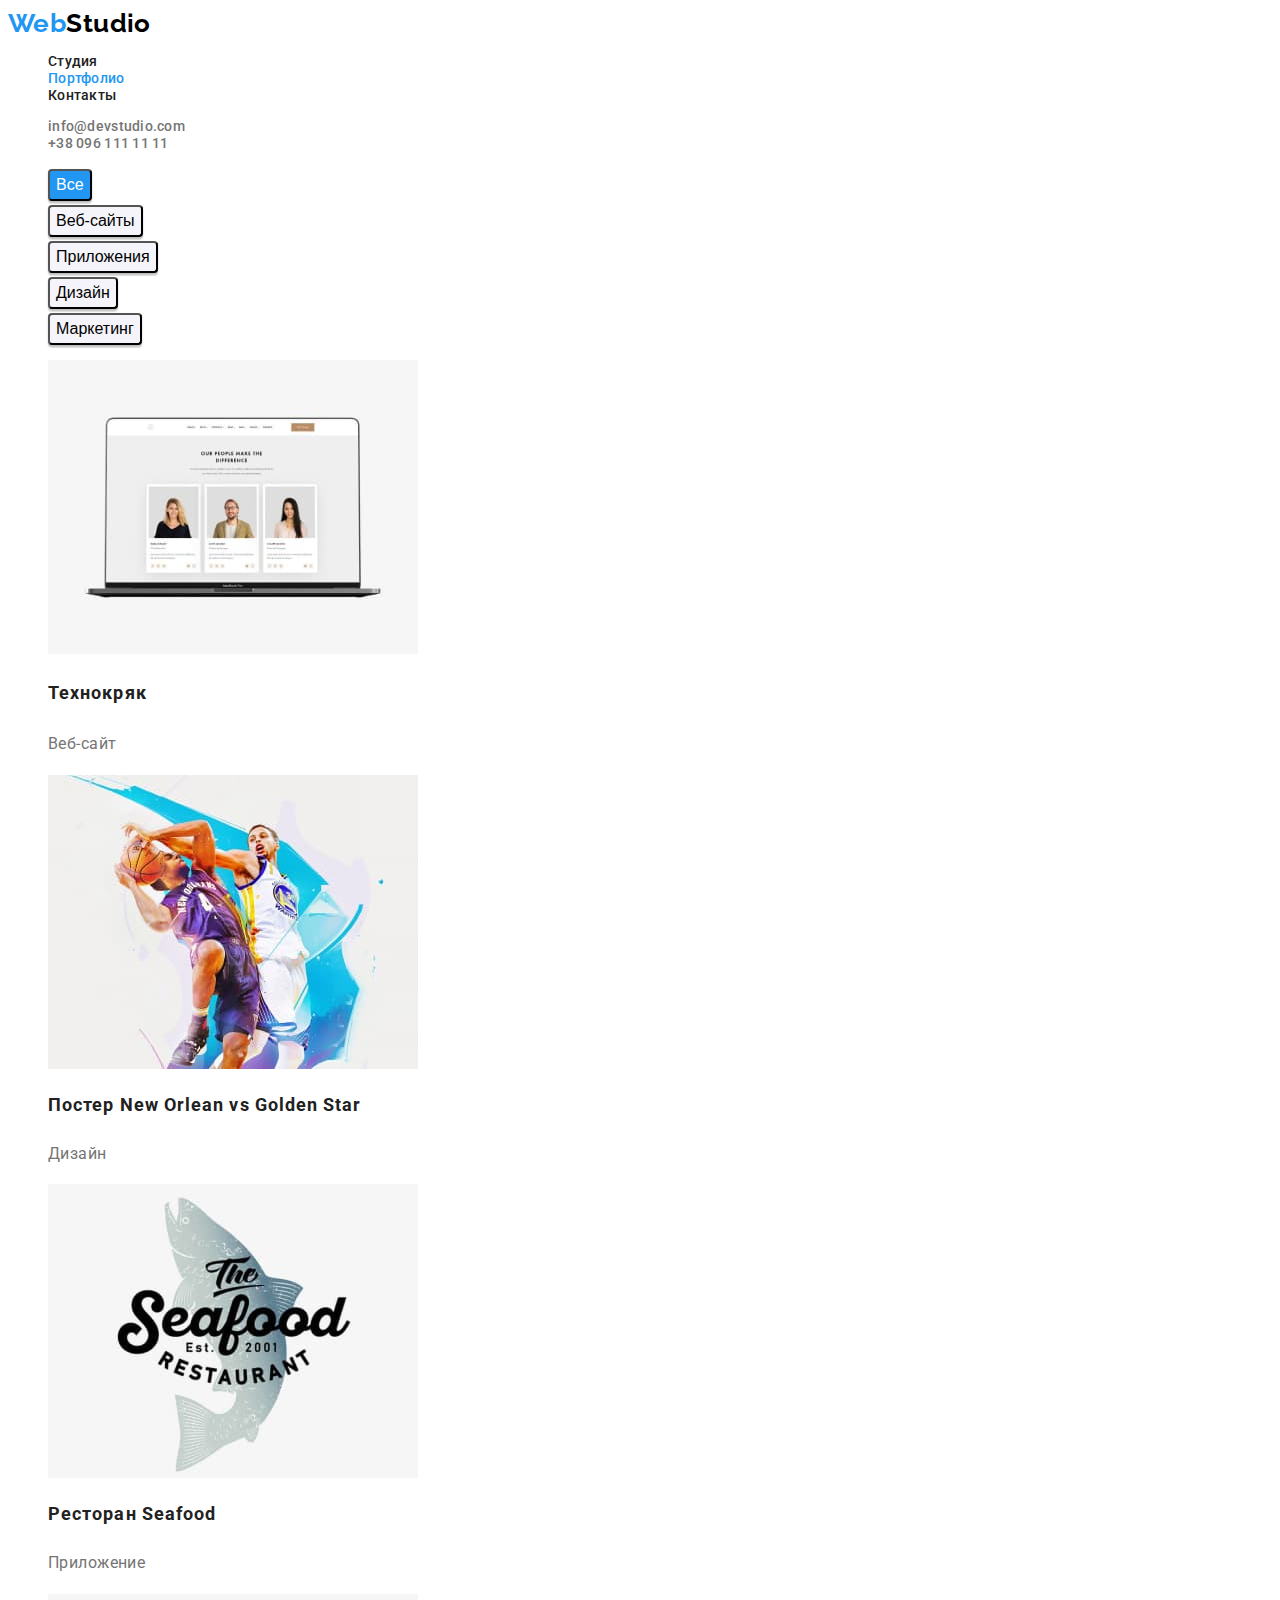
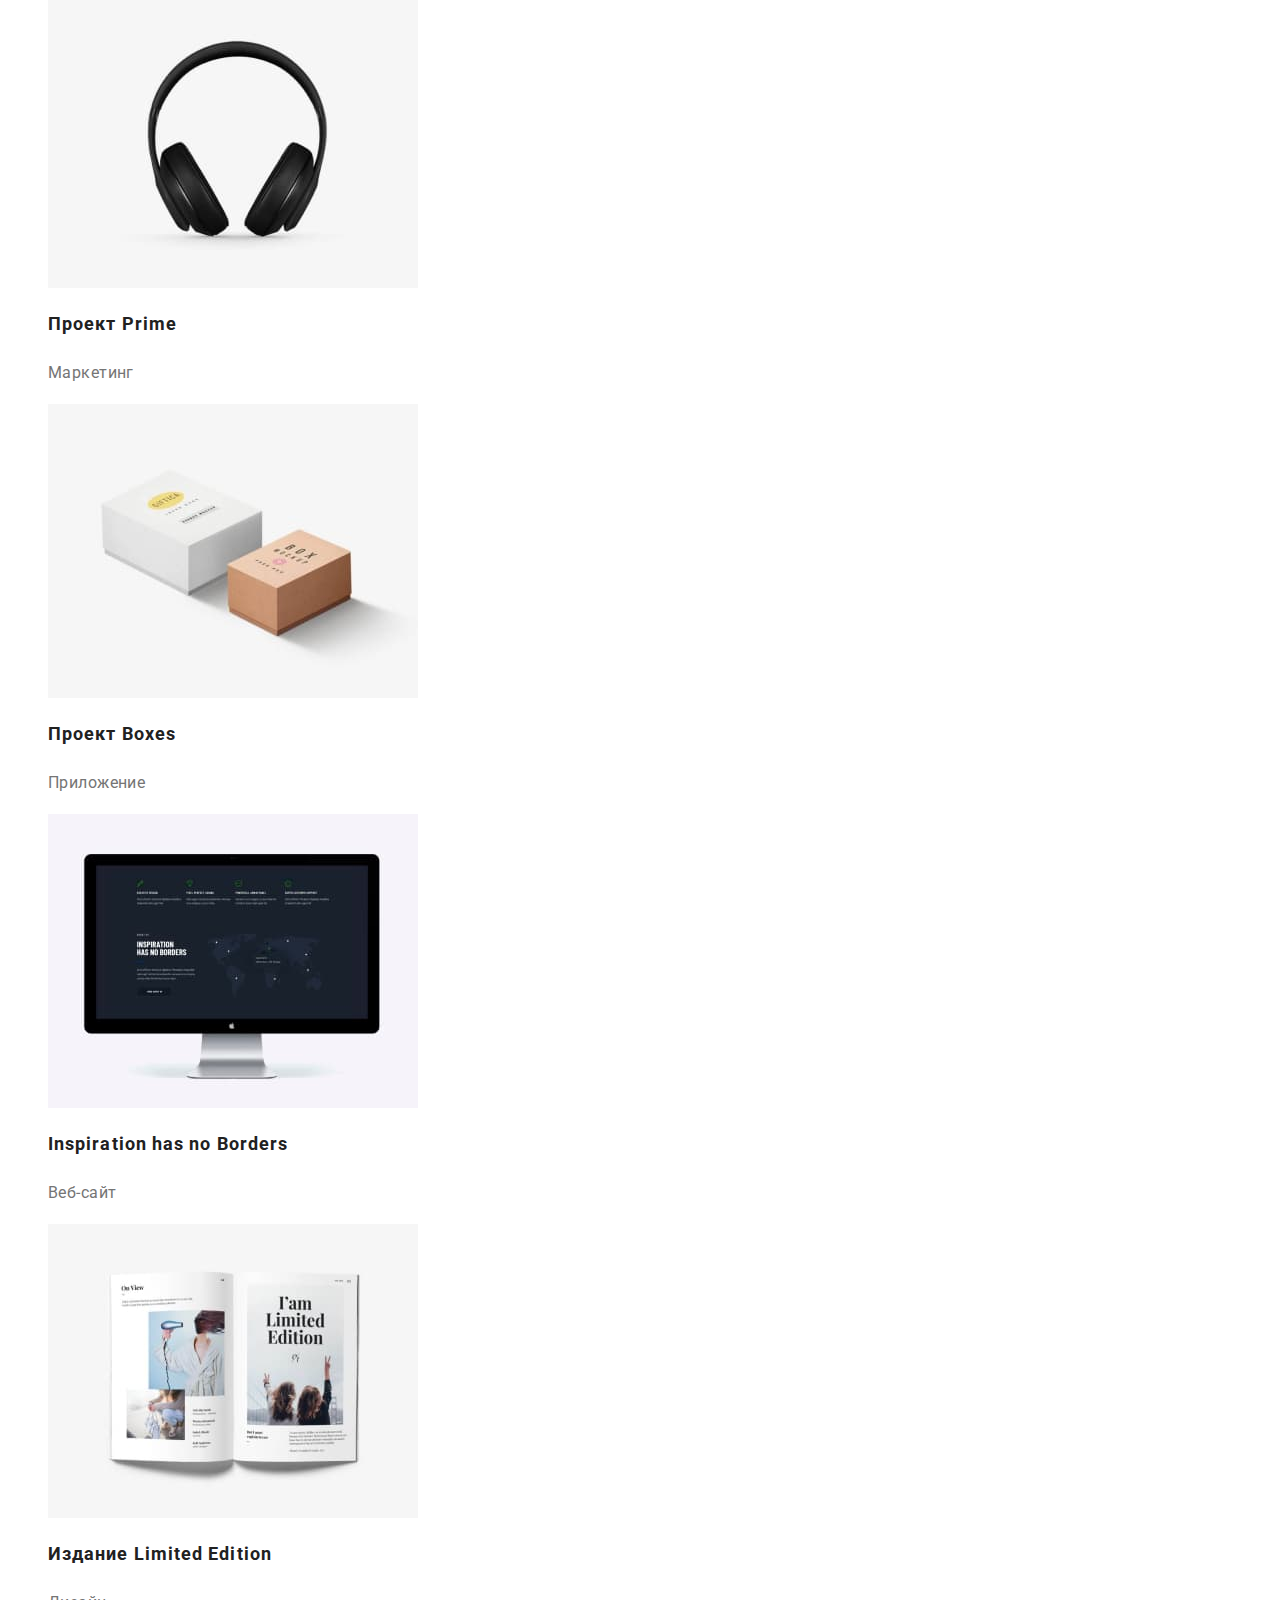
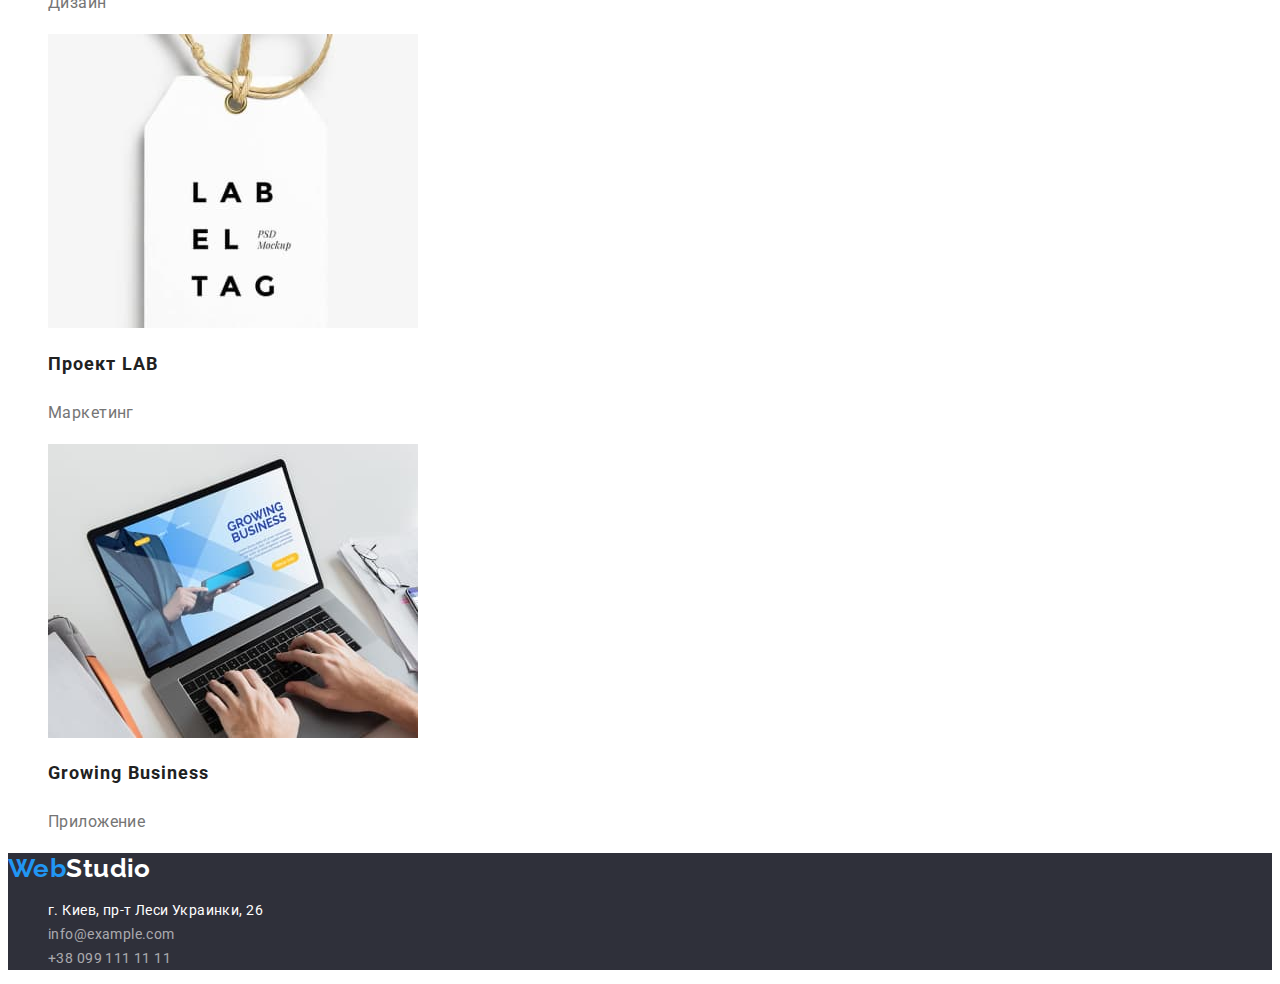
==== portfolio.html @ dfdcfb6f "clone" ====
<!DOCTYPE html>
<html lang="ru">
    <head>
        <meta charset="UTF-8">
        <meta http-equiv="X-UA-Compatible" content="IE=edge">
        <meta name="viewport" content="width=device-width, initial-scale=1.0">
        <link rel="preconnect" href="https://fonts.googleapis.com">
        <link rel="preconnect" href="https://fonts.gstatic.com" crossorigin>
        <link href="https://fonts.googleapis.com/css2?family=Raleway:wght@700&family=Roboto:wght@400;500;700;900&display=swap" rel="stylesheet">
        <title>Document</title>
        <link rel="stylesheet" href="./styles/styles.css">
    </head>
    <body>
        <!--Header-->
        <header class="header">
        <nav class="navigation">
         <a class="logo link" lang="en" href="./index.html"><span class="logo-color">Web</span>Studio</a>
        <ul class="nav list">
        <li class="nav-item"><a class="nav-link link" href="./index.html">Студия</a></li>
        <li class="nav-item"><a class="nav-link current link" href="./portfolio.html">Портфолио</a></li>
        <li class="nav-item"><a class="nav-link link" href="">Контакты</a></li>
       </ul>
        </nav>
       <ul class="contact list">
        <li class="contanct-item"><a class="contact-list link" href="mailto:info@devstudio.com">info@devstudio.com</a></li>
        <li class="contanct-item"><a class="contact-list link" href="tel:+380961111111">+38 096 111 11 11</a></li>
    </ul>
    </header>
        <main>
            <section>
                <h1 hidden>Наша Работа</h1>
                <ul class="list">
                    <li class="site-list"><button class="button-link button-c" type="button">Все</button> </li>
                    <li class="site-list"><button class="button-link" type="button">Веб-сайты</button> </li>
                    <li class="site-list"><button class="button-link" type="button">Приложения</button> </li>
                    <li class="site-list"><button class="button-link" type="button">Дизайн</button> </li>
                    <li class="site-list"><button class="button-link" type="button">Маркетинг</button> </li>
                </ul>
                <ul class="site list ">
                    <li class="site-item "> <a class="link" href=""><img src="./images/site/site-1.jpg" alt="Сайт" width="370" height="294">
                        <h3 class="site-list">Технокряк</h3>
                        <p class="site-text">Веб-сайт</p>
                    </a>
                    </li>
                    <li class="site-item"> <a class="link" href=""><img src="./images/site/site-2.jpg" alt="Сайт" width="370" height="294">
                        <h2 class="site-list">Постер New Orlean vs Golden Star</h2>
                        <p class="site-text">Дизайн</p>
                    </a>
                    </li>
                    <li class="site-item"> <a class="link" href=""><img src="./images/site/site-3.jpg" alt="Сайт" width="370" height="294">
                        <h2 class="site-list">Ресторан Seafood</h2>
                        <p class="site-text">Приложение</p>
                    </a>
                    </li>
                    <li class="site-item"> <a class="link" href=""><img src="./images/site/site-4.jpg" alt="Сайт" width="370" height="294">
                        <h2 class="site-list">Проект Prime</h2>
                        <p class="site-text">Маркетинг</p>
                    </a>
                    </li>
                    <li class="site-item"> <a class="link" href=""><img src="./images/site/site-5.jpg" alt="Сайт" width="370" height="294">
                        <h2 class="site-list">Проект Boxes</h2>
                        <p class="site-text">Приложение</p>
                    </a>
                    </li>
                    <li class="site-item"> <a class="link" href=""><img src="./images/site/site-6.jpg" alt="Сайт" width="370" height="294">
                        <h2 class="site-list">Inspiration has no Borders</h2>
                        <p class="site-text">Веб-сайт</p>
                    </a>
                    </li>
                    <li class="site-item "> <a class="link" href=""><img src="./images/site/site-7.jpg" alt="Сайт" width="370" height="294">
                        <h2 class="site-list">Издание Limited Edition</h2>
                        <p class="site-text">Дизайн</p>
                    </a>
                    </li>
                    <li class="site-item"> <a class="link" href=""><img src="./images/site/site-8.jpg" alt="Сайт" width="370" height="294">
                        <h2 class="site-list">Проект LAB</h2>
                        <p class="site-text">Маркетинг</p>
                    </a>
                    </li>
                    <li class="site-item"> <a class="link" href=""><img src="./images/site/site-9.jpg" alt="Сайт" width="370" height="294">
                        <h2 class="site-list">Growing Business</h2>
                        <p class="site-text">Приложение</p>
                    </a>
                    </li>
                </ul>
            </section>
        </main>
        <footer>
            <!--Footer-->
            <nav class="footer">
                <a class="logo-footer link" lang="en" href="./index.html"><span class="logo-color">Web</span>Studio</a>
                <ul class="contact-us list">
                    <li class="contact-us-list"><a class="contact-us-item link" href="https://goo.gl/maps/o7B5cLgCJzoSrLnL8" target="_blank">г. Киев, пр-т Леси Украинки, 26</a></li>
                    <li class="contact-us-list"><a class="contact-us-item dark link" href="mailto:info@example.com">info@example.com</a></li>
                    <li class="contact-us-list"><a class="contact-us-item dark link" href="tel:+380991111111">+38 099 111 11 11</a></li>
                </ul>
            </nav>
        </footer>
    </body>
</html>
---- styles/styles.css ----
:root {
    --primary-text-color: #2196F3;
    --title-text-color: #FFFFFF;
    --accent-color: #757575;
}


body {
font-family: 'Roboto',sans-serif;
letter-spacing: 0.03em;
font-size: 14px;
color:#212121 ;
background-color: var(--title-text-color);
}
.list {
    list-style: none;
}

.link {
    text-decoration: none;
}

.logo{
font-family: 'Raleway',sans-serif;
font-weight: 700;
font-size: 26px;
line-height: 1.19;
color: #000;
}
.logo-color{
color: var(--primary-text-color)
}

.nav-link {
font-weight: 500;
line-height: 1.14;
letter-spacing: 0.02em;
color: #212121;
}

.nav-link:hover,
.nav-link:focus {
color: var(--primary-text-color);
}

.current {
    color: var(--primary-text-color);
}

.contact-list {
font-weight: 500;
line-height: 1.14;
letter-spacing: 0.02em;
color: var(--accent-color);
}

.contact-list:hover,
.contact-list:focus {
color: var(--primary-text-color);
}

.main-section{
    background-color: #2F303A;
}

.main-section-item {
font-weight: 900;
font-size: 44px;
line-height: 1.36;

text-align: center;
letter-spacing: 0.06em;
text-transform: uppercase;

color: var(--title-text-color);
}

.button {
font-weight: 700;
font-size: 16px;
line-height: 1.87;

display: flex;
align-items: center;
text-align: center;
letter-spacing: 0.06em;

color: var(--title-text-color);
background-color: var(--primary-text-color);
}

.button:hover,
.button:focus {
background-color: #188CE8;
}

.menu-adv-list {
font-weight: 700;
font-size: 14px;
line-height: 1.14;
text-transform: uppercase;
}

.describing-text {
    font-weight: 400;
    line-height: 1.71;
    color: var(--accent-color);
}

.section-title {
font-size: 36px;
line-height: 1.16;
text-align: center;
}

.team-name {
font-style: normal;
font-weight: 500;
font-size: 16px;
line-height: 1.18;
}
.team-position{
    font-weight: 400;
    line-height: 1.71;
    color: var(--accent-color);
}

.footer {
background-color: #2F303A;
}

.logo-footer {
    font-family: 'Raleway',sans-serif;
    font-weight: 700;
    font-size: 26px;
    line-height: 1.19;
    color: var(--title-text-color);
}


.contact-us-item{
font-style: normal;
font-weight: 400;
line-height: 24px;
color: var(--title-text-color);
}



.dark{
    color: rgba(255, 255, 255, 0.6);
    ;
}

.dark:hover,
.dark:focus {
    color: var(--primary-text-color);
}

.button-link{
    font-weight: 500;
     font-size: 16px;
     line-height: 1.62;

     text-align: center;
     background: #F5F4FA;
    
     box-shadow: 0px 3px 1px rgba(0, 0, 0, 0.1), 0px 1px 2px rgba(0, 0, 0, 0.08), 0px 2px 2px rgba(0, 0, 0, 0.12);
     border-radius: 4px;
    
}

.button-link:hover,
.button-link:focus {
color: var(--title-text-color);
 background-color: var(--primary-text-color);
}

.button-c {
    background-color: var(--primary-text-color);
    color: var(--title-text-color);
}


.site-list{
    font-weight: 700;
    font-size: 18px;
    line-height: 2;
    letter-spacing: 0.06em;
    color: #212121;
}

.site-text{
    font-weight: 400;
    font-size: 16px;
    line-height: 1.87;
    color: var(--accent-color); 
}
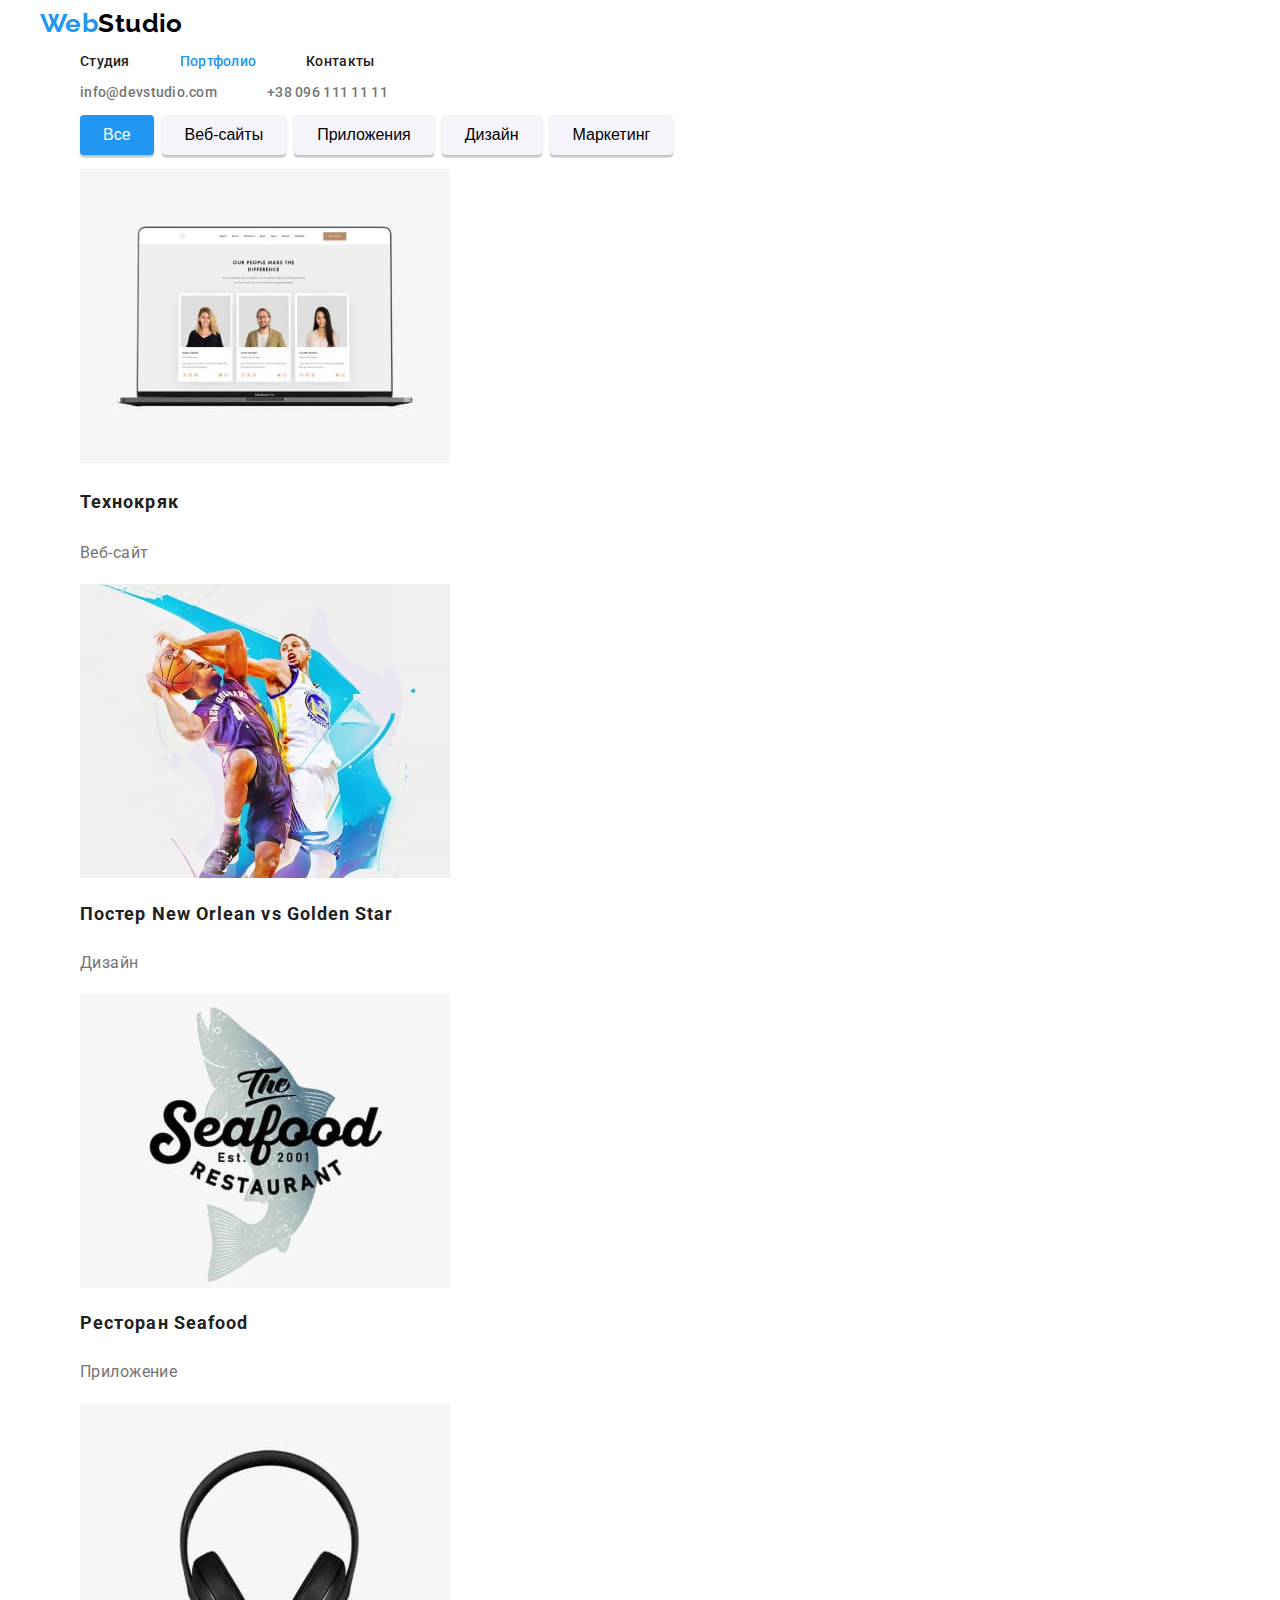
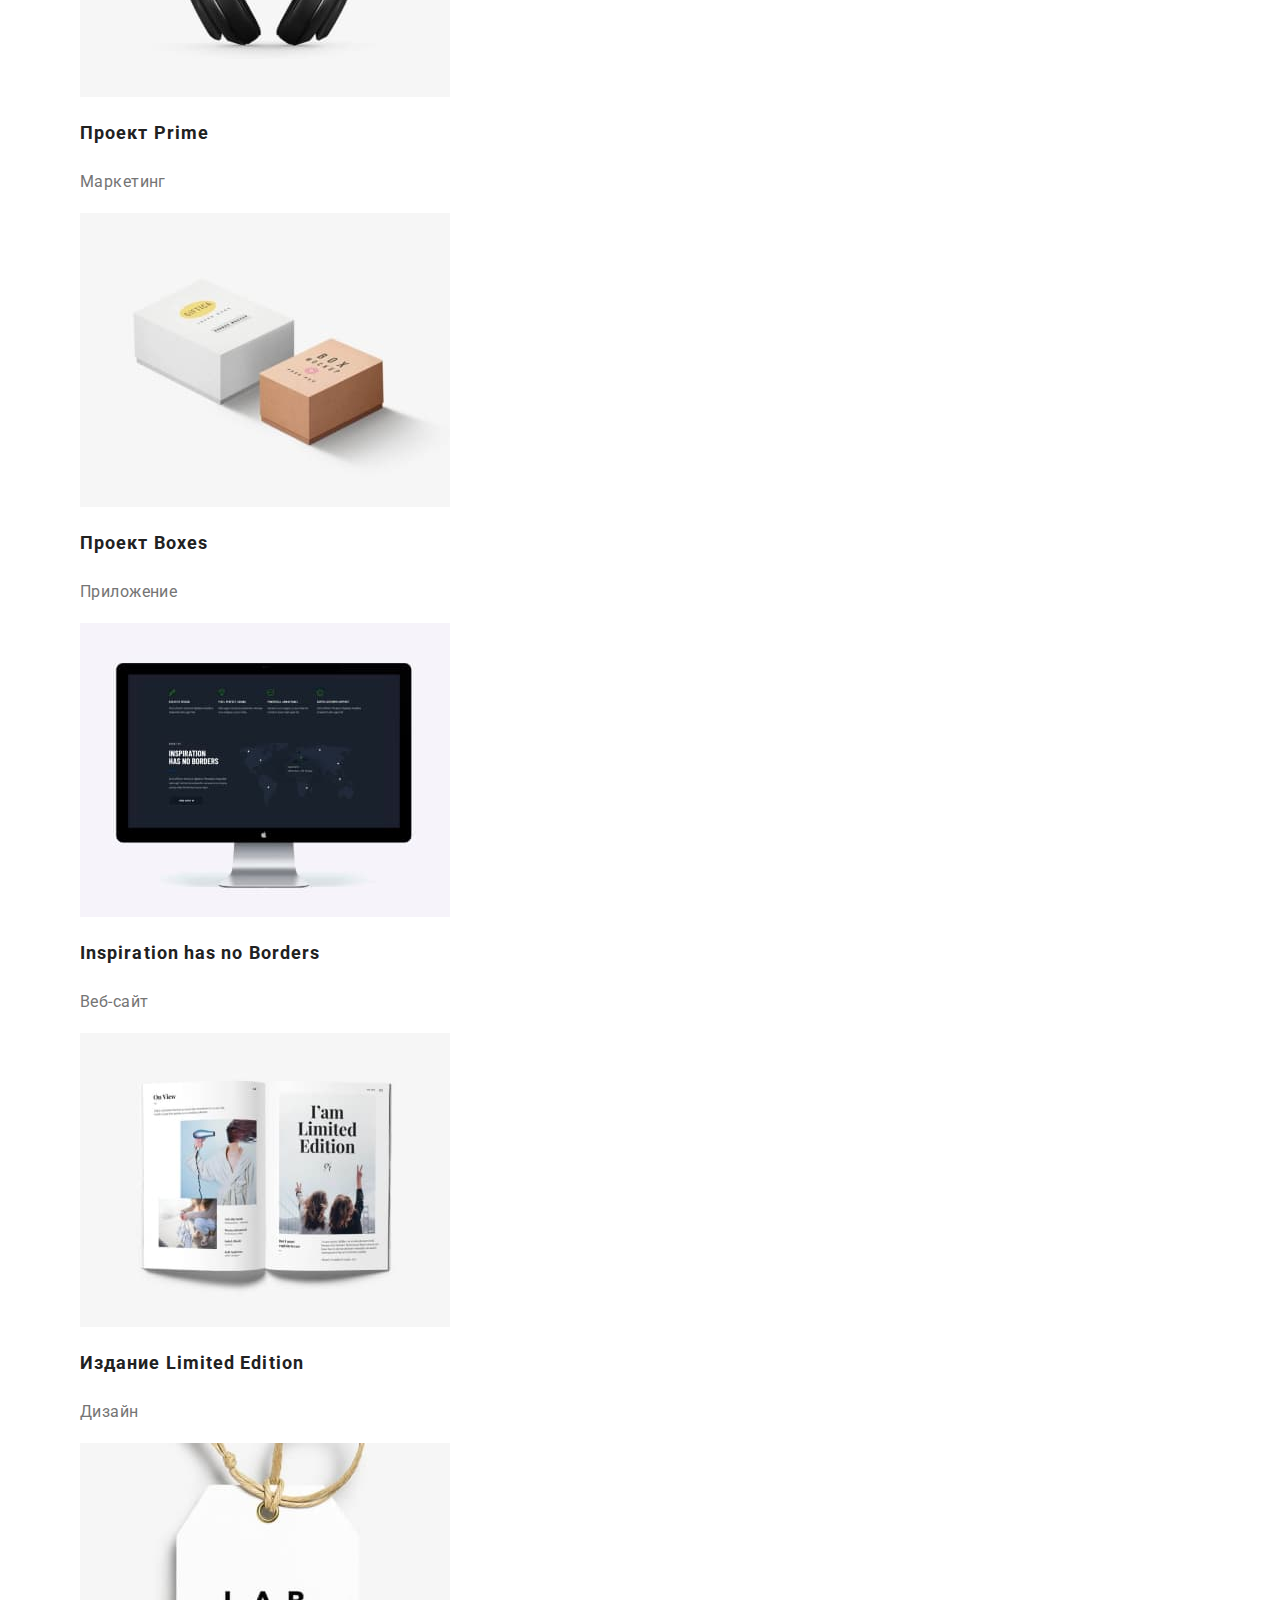
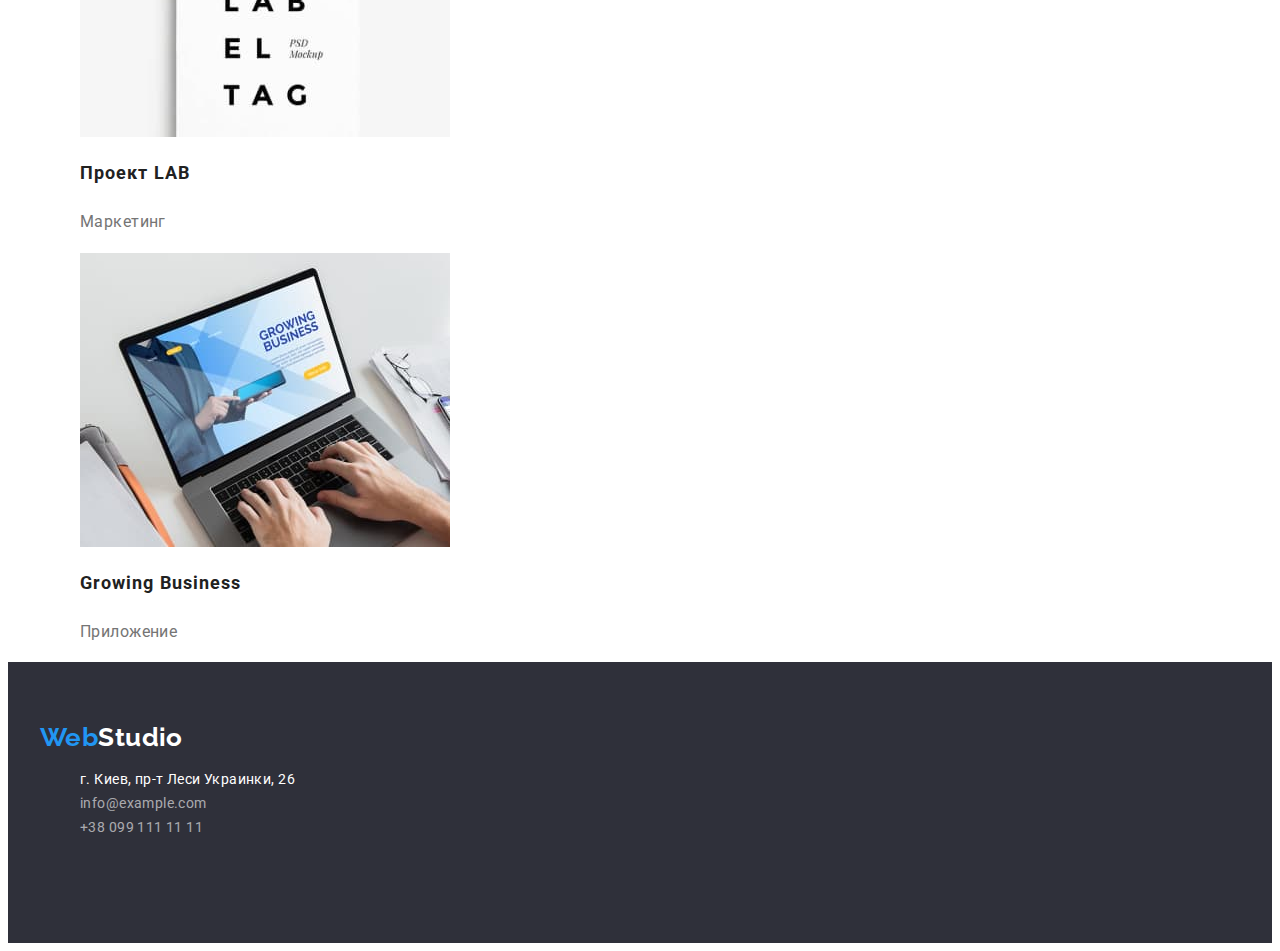
==== commit 57652699: "update index html+ portdolio+ css" ====
--- a/portfolio.html
+++ b/portfolio.html
@@ -12,7 +12,8 @@
     </head>
     <body>
         <!--Header-->
-        <header class="header">
+     <header class="header">
+      <div class="container">
         <nav class="navigation">
          <a class="logo link" lang="en" href="./index.html"><span class="logo-color">Web</span>Studio</a>
         <ul class="nav list">
@@ -24,12 +25,14 @@
        <ul class="contact list">
         <li class="contanct-item"><a class="contact-list link" href="mailto:info@devstudio.com">info@devstudio.com</a></li>
         <li class="contanct-item"><a class="contact-list link" href="tel:+380961111111">+38 096 111 11 11</a></li>
-    </ul>
-    </header>
+        </ul>
+      </div>
+     </header>
         <main>
             <section>
+                <div class="container">
                 <h1 hidden>Наша Работа</h1>
-                <ul class="list">
+                <ul class="section-but list">
                     <li class="site-list"><button class="button-link button-c" type="button">Все</button> </li>
                     <li class="site-list"><button class="button-link" type="button">Веб-сайты</button> </li>
                     <li class="site-list"><button class="button-link" type="button">Приложения</button> </li>
@@ -37,7 +40,7 @@
                     <li class="site-list"><button class="button-link" type="button">Маркетинг</button> </li>
                 </ul>
                 <ul class="site list ">
-                    <li class="site-item "> <a class="link" href=""><img src="./images/site/site-1.jpg" alt="Сайт" width="370" height="294">
+                    <li class="site-item"> <a class="link" href=""><img src="./images/site/site-1.jpg" alt="Сайт" width="370" height="294">
                         <h3 class="site-list">Технокряк</h3>
                         <p class="site-text">Веб-сайт</p>
                     </a>
@@ -83,11 +86,12 @@
                     </a>
                     </li>
                 </ul>
+             </div>
             </section>
         </main>
-        <footer>
+        <footer class="footer">
             <!--Footer-->
-            <nav class="footer">
+            <nav class="container nav-footer">
                 <a class="logo-footer link" lang="en" href="./index.html"><span class="logo-color">Web</span>Studio</a>
                 <ul class="contact-us list">
                     <li class="contact-us-list"><a class="contact-us-item link" href="https://goo.gl/maps/o7B5cLgCJzoSrLnL8" target="_blank">г. Киев, пр-т Леси Украинки, 26</a></li>
--- a/styles/styles.css
+++ b/styles/styles.css
@@ -20,6 +20,12 @@
     text-decoration: none;
 }
 
+.container{
+    margin-left: auto;
+    margin-right: auto;
+    width: 1200px;
+}
+
 .logo{
 font-family: 'Raleway',sans-serif;
 font-weight: 700;
@@ -31,6 +37,18 @@
 color: var(--primary-text-color)
 }
 
+.nav {
+    display: flex;
+}
+
+.nav, .nav-item {
+    margin-right: 50px;
+}
+
+nav, .nav-item:last-child {
+    margin-right: 0;
+}
+
 .nav-link {
 font-weight: 500;
 line-height: 1.14;
@@ -47,6 +65,20 @@
     color: var(--primary-text-color);
 }
 
+.contact{
+    margin-top: 0;
+    margin-bottom: 0;
+    display: flex;
+}
+
+.contact, .contanct-item{
+    margin-right: 50px;
+}
+
+.contact, .contanct-item:last-child {
+    margin-right: 0;
+}
+
 .contact-list {
 font-weight: 500;
 line-height: 1.14;
@@ -60,15 +92,18 @@
 }
 
 .main-section{
+    
     background-color: #2F303A;
-}
-
-.main-section-item {
+    text-align: center;
+}
+ 
+
+ .main-section-item {
+    margin-top: 0;
+    margin-bottom: 30px;
 font-weight: 900;
 font-size: 44px;
 line-height: 1.36;
-
-text-align: center;
 letter-spacing: 0.06em;
 text-transform: uppercase;
 
@@ -76,17 +111,19 @@
 }
 
 .button {
-font-weight: 700;
-font-size: 16px;
-line-height: 1.87;
-
-display: flex;
-align-items: center;
-text-align: center;
-letter-spacing: 0.06em;
-
-color: var(--title-text-color);
-background-color: var(--primary-text-color);
+    display: inline-block;
+    border-radius: 4px;
+    border: 1px solid transparent;
+    padding: 10px 32px;
+    min-width: 200;
+    height: 50;
+    font-weight: 700;
+    font-size: 16px;
+    line-height: 1.87;
+    align-items: center;
+    letter-spacing: 0.06em;
+    color: var(--title-text-color);
+    background-color: var(--primary-text-color);
 }
 
 .button:hover,
@@ -94,7 +131,10 @@
 background-color: #188CE8;
 }
 
+
 .menu-adv-list {
+    margin-top: 0;
+    margin-bottom: 10px;
 font-weight: 700;
 font-size: 14px;
 line-height: 1.14;
@@ -107,19 +147,55 @@
     color: var(--accent-color);
 }
 
+.section-d {
+padding-bottom: 90px;
+}
+.section-list {
+display: flex;
+}
+
 .section-title {
+    margin-top: 0;
+    margin-bottom: 50px;
 font-size: 36px;
 line-height: 1.16;
 text-align: center;
 }
 
+.section-foto{
+padding-right: 30px;
+}
+
+.section-foto:last-child{
+    padding-right: 0;
+}
+
+.section-team{
+    padding-top: 90px;
+    padding-bottom: 90px;
+}
+
+.team-list {
+    display: flex;
+   
+}
+
+.team-item {
+    
+padding-right: 30px;
+}
+
 .team-name {
+    margin-top: 30px;
+    margin-bottom: 10px;
 font-style: normal;
 font-weight: 500;
 font-size: 16px;
 line-height: 1.18;
 }
 .team-position{
+    margin-top: 0;
+    margin-bottom: 0;
     font-weight: 400;
     line-height: 1.71;
     color: var(--accent-color);
@@ -130,6 +206,7 @@
 }
 
 .logo-footer {
+    padding-bottom: 20px;
     font-family: 'Raleway',sans-serif;
     font-weight: 700;
     font-size: 26px;
@@ -137,6 +214,11 @@
     color: var(--title-text-color);
 }
 
+.nav-footer {
+    padding-top: 60px;
+    padding-bottom: 90px;
+}
+
 
 .contact-us-item{
 font-style: normal;
@@ -158,6 +240,12 @@
 }
 
 .button-link{
+    display: inline-block;
+    border: 1px solid transparent;
+    border-radius: 4px;
+    padding: 6px 22px;
+    min-width: 130;
+    height: 40;
     font-weight: 500;
      font-size: 16px;
      line-height: 1.62;
@@ -170,6 +258,12 @@
     
 }
 
+.section-but {
+    display:flex ;
+}
+
+
+
 .button-link:hover,
 .button-link:focus {
 color: var(--title-text-color);
@@ -187,8 +281,15 @@
     font-size: 18px;
     line-height: 2;
     letter-spacing: 0.06em;
+    padding-right: 8px;
     color: #212121;
 }
+
+
+.site-list:last-child {
+    padding-right: 0;
+}
+
 
 .site-text{
     font-weight: 400;
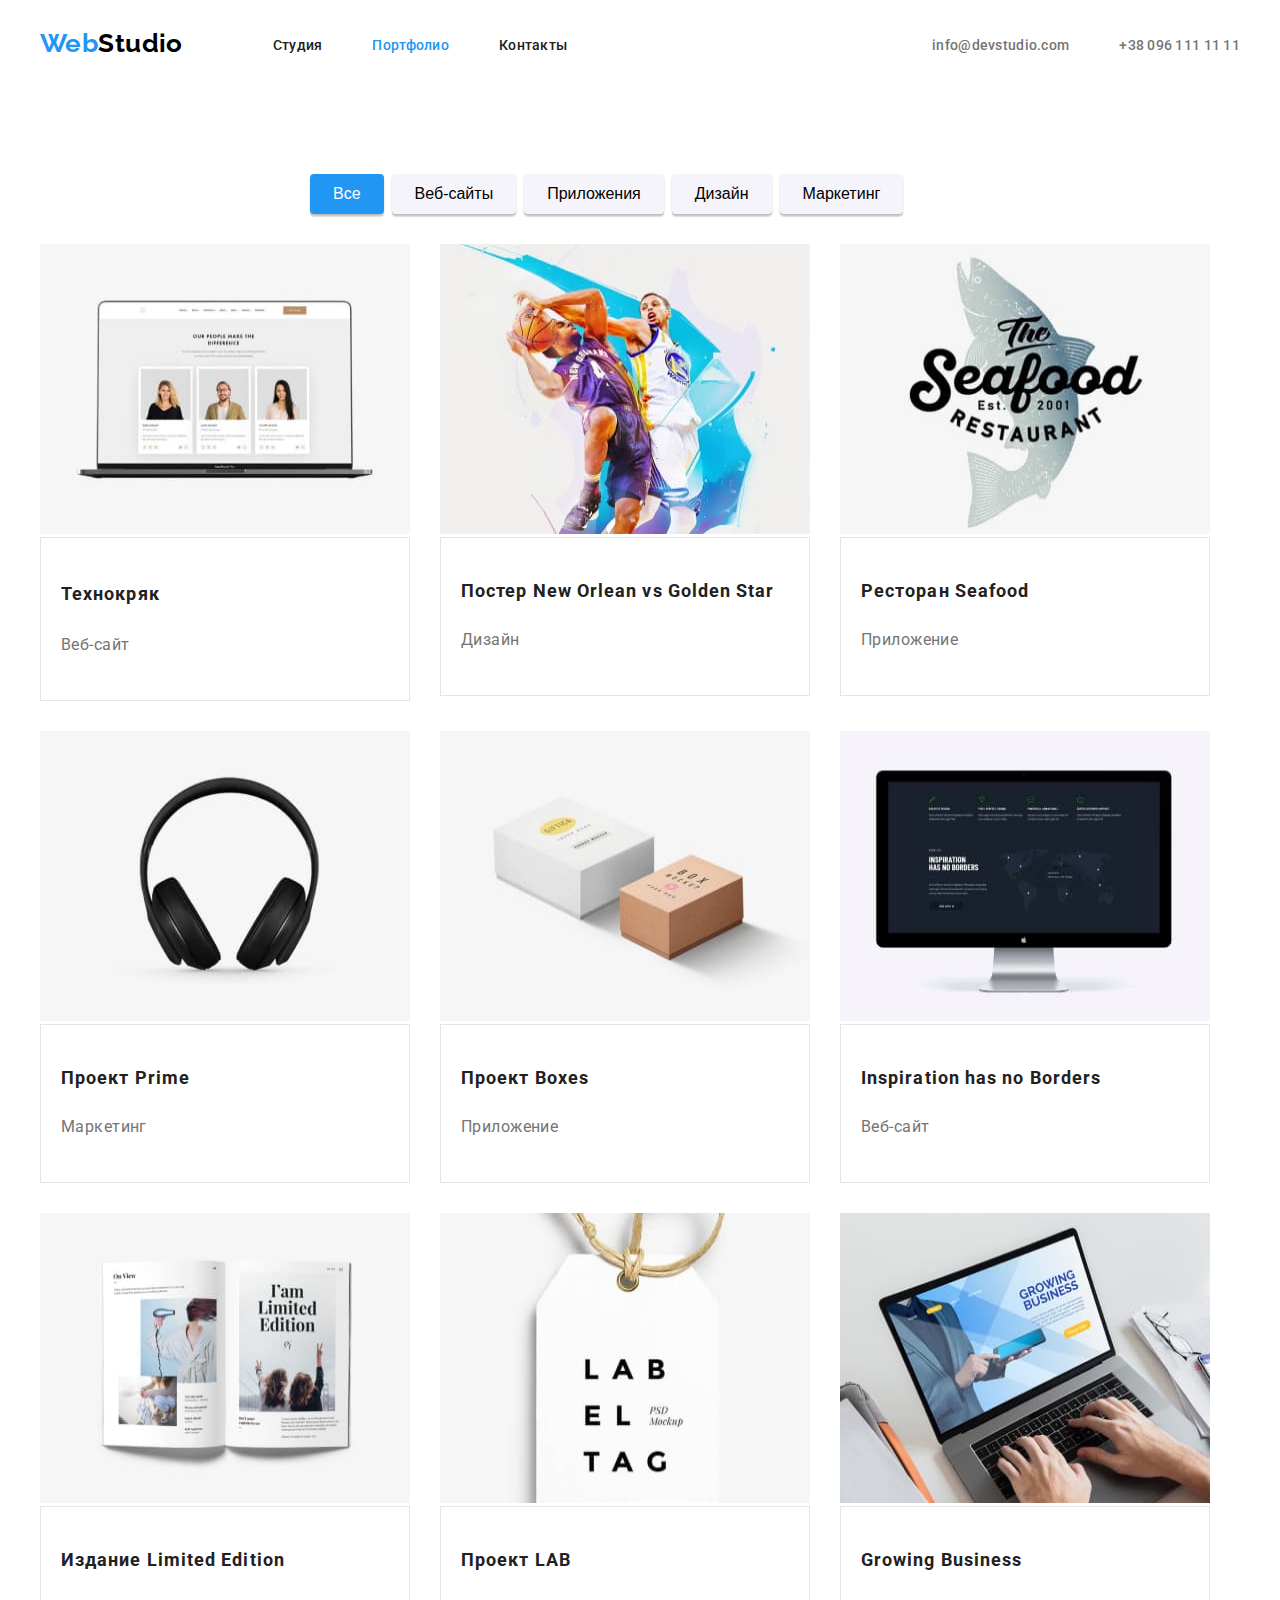
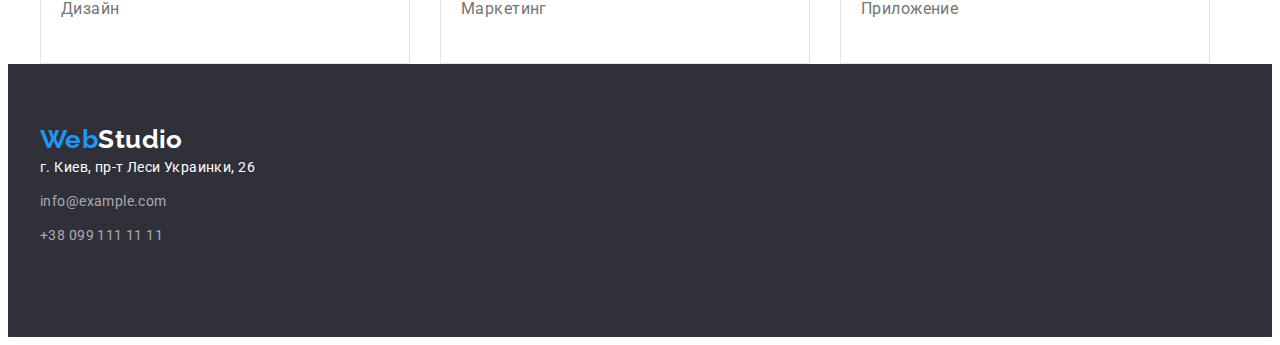
==== commit df201e9e: "update index html+ portfolio+css" ====
--- a/portfolio.html
+++ b/portfolio.html
@@ -13,7 +13,7 @@
     <body>
         <!--Header-->
      <header class="header">
-      <div class="container">
+      <div class="container main-nav">
         <nav class="navigation">
          <a class="logo link" lang="en" href="./index.html"><span class="logo-color">Web</span>Studio</a>
         <ul class="nav list">
@@ -29,60 +29,78 @@
       </div>
      </header>
         <main>
+            <!--Portfolio-->
             <section>
                 <div class="container">
                 <h1 hidden>Наша Работа</h1>
                 <ul class="section-but list">
-                    <li class="site-list"><button class="button-link button-c" type="button">Все</button> </li>
-                    <li class="site-list"><button class="button-link" type="button">Веб-сайты</button> </li>
-                    <li class="site-list"><button class="button-link" type="button">Приложения</button> </li>
-                    <li class="site-list"><button class="button-link" type="button">Дизайн</button> </li>
-                    <li class="site-list"><button class="button-link" type="button">Маркетинг</button> </li>
+                    <li class="site-button"><button class="button-link button-c" type="button">Все</button> </li>
+                    <li class="site-button"><button class="button-link" type="button">Веб-сайты</button> </li>
+                    <li class="site-button"><button class="button-link" type="button">Приложения</button> </li>
+                    <li class="site-button"><button class="button-link" type="button">Дизайн</button> </li>
+                    <li class="site-button"><button class="button-link" type="button">Маркетинг</button> </li>
                 </ul>
                 <ul class="site list ">
-                    <li class="site-item"> <a class="link" href=""><img src="./images/site/site-1.jpg" alt="Сайт" width="370" height="294">
-                        <h3 class="site-list">Технокряк</h3>
-                        <p class="site-text">Веб-сайт</p>
+                    <li class="site-item"> <a class="link" href=""><img src="./images/site/site-1.jpg" alt="Сайт" width="370" height="290">
+                        <div class="site-content"><h3 class="site-list">Технокряк</h3>
+                            <p class="site-text">Веб-сайт</p>
+                        </div>
                     </a>
                     </li>
-                    <li class="site-item"> <a class="link" href=""><img src="./images/site/site-2.jpg" alt="Сайт" width="370" height="294">
-                        <h2 class="site-list">Постер New Orlean vs Golden Star</h2>
-                        <p class="site-text">Дизайн</p>
+                    <li class="site-item"> <a class="link" href=""><img src="./images/site/site-2.jpg" alt="Сайт" width="370" height="290">
+                        <div class="site-content">
+                            <h2 class="site-list">Постер New Orlean vs Golden Star</h2>
+                            <p class="site-text">Дизайн</p>
+                        </div>
                     </a>
                     </li>
-                    <li class="site-item"> <a class="link" href=""><img src="./images/site/site-3.jpg" alt="Сайт" width="370" height="294">
+                    <li class="site-item"> <a class="link" href=""><img src="./images/site/site-3.jpg" alt="Сайт" width="370" height="290">
+                        <div class="site-content">
                         <h2 class="site-list">Ресторан Seafood</h2>
                         <p class="site-text">Приложение</p>
+                        </div>
                     </a>
                     </li>
-                    <li class="site-item"> <a class="link" href=""><img src="./images/site/site-4.jpg" alt="Сайт" width="370" height="294">
+                    <li class="site-item"> <a class="link" href=""><img src="./images/site/site-4.jpg" alt="Сайт" width="370" height="290">
+                        <div class="site-content">
                         <h2 class="site-list">Проект Prime</h2>
                         <p class="site-text">Маркетинг</p>
+                        </div>
                     </a>
                     </li>
-                    <li class="site-item"> <a class="link" href=""><img src="./images/site/site-5.jpg" alt="Сайт" width="370" height="294">
-                        <h2 class="site-list">Проект Boxes</h2>
+                    <li class="site-item"> <a class="link" href=""><img src="./images/site/site-5.jpg" alt="Сайт" width="370" height="290">
+                        <div class="site-content">
+                            <h2 class="site-list">Проект Boxes</h2>
                         <p class="site-text">Приложение</p>
+                        </div>
                     </a>
                     </li>
-                    <li class="site-item"> <a class="link" href=""><img src="./images/site/site-6.jpg" alt="Сайт" width="370" height="294">
+                    <li class="site-item"> <a class="link" href=""><img src="./images/site/site-6.jpg" alt="Сайт" width="370" height="290">
+                        <div class="site-content">
                         <h2 class="site-list">Inspiration has no Borders</h2>
                         <p class="site-text">Веб-сайт</p>
+                        </div>
                     </a>
                     </li>
-                    <li class="site-item "> <a class="link" href=""><img src="./images/site/site-7.jpg" alt="Сайт" width="370" height="294">
+                    <li class="site-item "> <a class="link" href=""><img src="./images/site/site-7.jpg" alt="Сайт" width="370" height="290">
+                        <div class="site-content">
                         <h2 class="site-list">Издание Limited Edition</h2>
                         <p class="site-text">Дизайн</p>
+                        </div>
                     </a>
                     </li>
-                    <li class="site-item"> <a class="link" href=""><img src="./images/site/site-8.jpg" alt="Сайт" width="370" height="294">
+                    <li class="site-item"> <a class="link" href=""><img src="./images/site/site-8.jpg" alt="Сайт" width="370" height="290">
+                        <div class="site-content">
                         <h2 class="site-list">Проект LAB</h2>
                         <p class="site-text">Маркетинг</p>
+                        </div>
                     </a>
                     </li>
-                    <li class="site-item"> <a class="link" href=""><img src="./images/site/site-9.jpg" alt="Сайт" width="370" height="294">
+                    <li class="site-item"> <a class="link" href=""><img src="./images/site/site-9.jpg" alt="Сайт" width="370" height="290">
+                        <div class="site-content">
                         <h2 class="site-list">Growing Business</h2>
                         <p class="site-text">Приложение</p>
+                        </div>
                     </a>
                     </li>
                 </ul>
--- a/styles/styles.css
+++ b/styles/styles.css
@@ -14,16 +14,32 @@
 }
 .list {
     list-style: none;
+    padding: 0;
+    margin: 0
 }
 
 .link {
     text-decoration: none;
+    padding: 0;
+    margin: 0;
 }
 
 .container{
     margin-left: auto;
     margin-right: auto;
     width: 1200px;
+    padding-left: 15px;
+    padding-right: 15px;
+}
+
+.main-nav {
+    display: flex;
+    align-items: center;
+}
+
+.navigation {
+    display: flex;
+    align-items: center;
 }
 
 .logo{
@@ -32,6 +48,9 @@
 font-size: 26px;
 line-height: 1.19;
 color: #000;
+margin-top: 20px;
+margin-bottom: 25px;
+margin-right: 90px;
 }
 .logo-color{
 color: var(--primary-text-color)
@@ -39,6 +58,7 @@
 
 .nav {
     display: flex;
+    
 }
 
 .nav, .nav-item {
@@ -69,6 +89,7 @@
     margin-top: 0;
     margin-bottom: 0;
     display: flex;
+    margin-left: auto;
 }
 
 .contact, .contanct-item{
@@ -92,22 +113,22 @@
 }
 
 .main-section{
-    
     background-color: #2F303A;
     text-align: center;
 }
  
 
- .main-section-item {
+.main-section-item {
     margin-top: 0;
     margin-bottom: 30px;
-font-weight: 900;
-font-size: 44px;
-line-height: 1.36;
-letter-spacing: 0.06em;
-text-transform: uppercase;
-
-color: var(--title-text-color);
+    font-weight: 900;
+    font-size: 44px;
+    line-height: 1.36;
+    letter-spacing: 0.06em;
+    text-transform: uppercase;
+    color: var(--title-text-color);
+    width: 700px;
+    margin-left: 240px;
 }
 
 .button {
@@ -131,6 +152,19 @@
 background-color: #188CE8;
 }
 
+.advantages {
+    display: flex;
+    margin-top: 90px;
+    margin-bottom: 90px;
+    
+}
+
+.menu-adv-item {
+    width: 270px;
+    height: 110px;
+    margin-right: 30px;
+}
+
 
 .menu-adv-list {
     margin-top: 0;
@@ -139,12 +173,16 @@
 font-size: 14px;
 line-height: 1.14;
 text-transform: uppercase;
+margin-top: 0;
+margin-bottom: 10;
 }
 
 .describing-text {
     font-weight: 400;
     line-height: 1.71;
     color: var(--accent-color);
+    margin-top: 0;
+    margin-bottom: 0;
 }
 
 .section-d {
@@ -181,8 +219,10 @@
 }
 
 .team-item {
-    
-padding-right: 30px;
+    margin-right: 30px;
+    width: 270px;
+    height: 368px;
+    text-align: center;
 }
 
 .team-name {
@@ -195,11 +235,13 @@
 }
 .team-position{
     margin-top: 0;
-    margin-bottom: 0;
+    margin-bottom: 30px;
     font-weight: 400;
     line-height: 1.71;
     color: var(--accent-color);
 }
+
+/*Footer*/
 
 .footer {
 background-color: #2F303A;
@@ -219,7 +261,6 @@
     padding-bottom: 90px;
 }
 
-
 .contact-us-item{
 font-style: normal;
 font-weight: 400;
@@ -227,7 +268,14 @@
 color: var(--title-text-color);
 }
 
-
+.contact-us-list {
+    margin-bottom: 10px;
+    width: 230px;
+}
+
+.contact-us-list:last-child{
+    margin-bottom: 0;
+}
 
 .dark{
     color: rgba(255, 255, 255, 0.6);
@@ -238,6 +286,8 @@
 .dark:focus {
     color: var(--primary-text-color);
 }
+
+/*Portfolio*/
 
 .button-link{
     display: inline-block;
@@ -260,9 +310,20 @@
 
 .section-but {
     display:flex ;
-}
-
-
+    margin-top: 90px;
+    margin-bottom: 30px;
+    margin-left: 270px;    
+}
+
+.site-button {
+   margin-right: 8px;
+   align-content: center;
+
+}
+
+.site-button:last-child{
+    margin-right: 0;
+}
 
 .button-link:hover,
 .button-link:focus {
@@ -275,21 +336,48 @@
     color: var(--title-text-color);
 }
 
+.site {
+    display: flex;
+    flex-wrap: wrap;
+}
+
+.site-item {
+    width:370px;
+    margin-right: 30px;
+    margin-bottom: 30px;
+}
+
+.img-link {
+    width: 370;
+    height: 110px;
+}
+
+.site-item:nth-child(3n){
+    margin-right: 0;
+}
+
+.site-item:nth-last-child(-n+3) {
+margin-bottom: 0;
+}
+   
+.site-content {
+    margin-bottom: 0;
+    margin-top: 0;
+    padding: 20px 24px 24px 20px;
+    border: 1px solid #E5E5E5;
+    text-decoration: none;
+}
 
 .site-list{
     font-weight: 700;
     font-size: 18px;
     line-height: 2;
     letter-spacing: 0.06em;
-    padding-right: 8px;
     color: #212121;
-}
-
-
-.site-list:last-child {
-    padding-right: 0;
-}
-
+    
+
+    
+}
 
 .site-text{
     font-weight: 400;
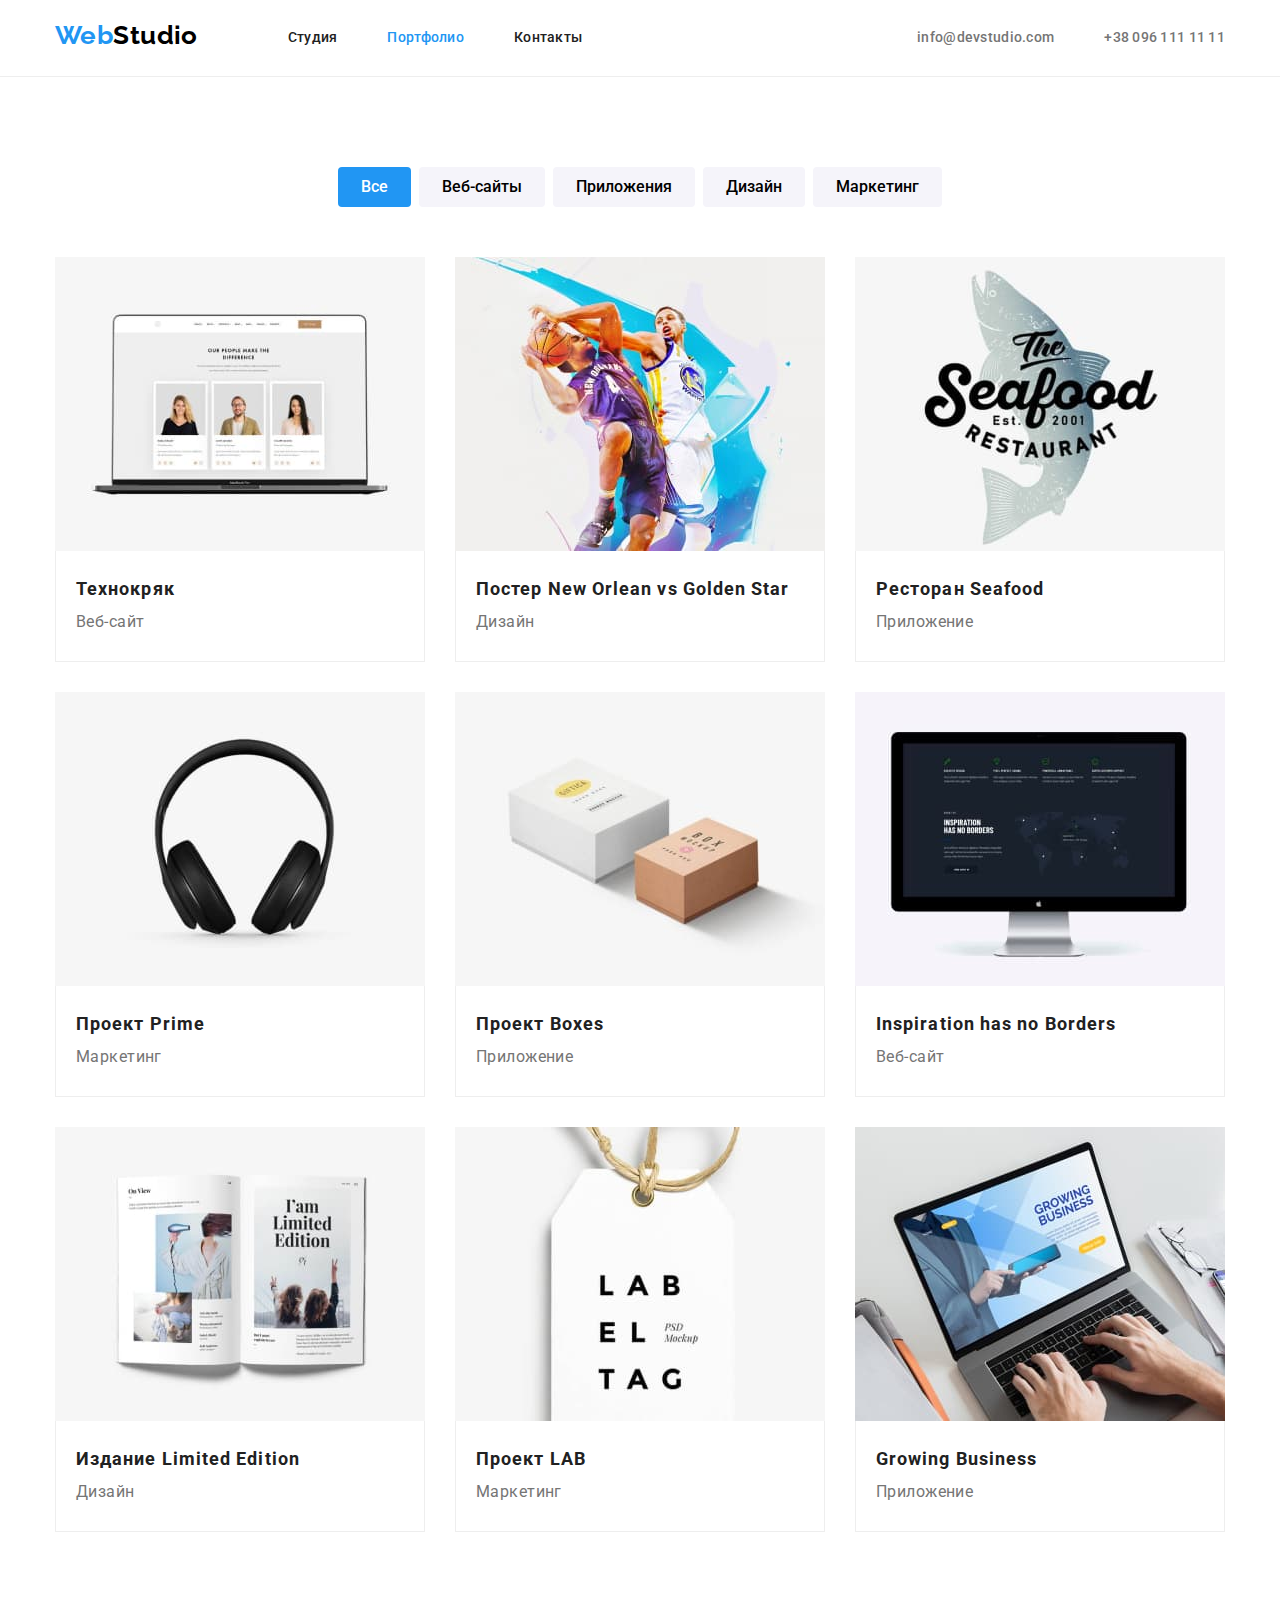
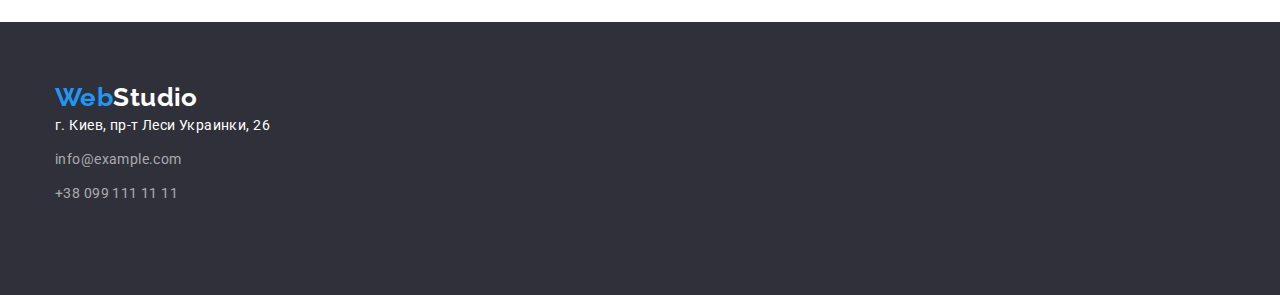
==== commit a8ac466a: "update portfolio+ css" ====
--- a/portfolio.html
+++ b/portfolio.html
@@ -8,6 +8,7 @@
         <link rel="preconnect" href="https://fonts.gstatic.com" crossorigin>
         <link href="https://fonts.googleapis.com/css2?family=Raleway:wght@700&family=Roboto:wght@400;500;700;900&display=swap" rel="stylesheet">
         <title>Document</title>
+        <link rel="stylesheet" href="https://cdnjs.cloudflare.com/ajax/libs/modern-normalize/1.1.0/modern-normalize.min.css">
         <link rel="stylesheet" href="./styles/styles.css">
     </head>
     <body>
--- a/styles/styles.css
+++ b/styles/styles.css
@@ -1,9 +1,52 @@
+html {
+	box-sizing: border-box;
+}
+*,
+*::after,
+*::before {
+	box-sizing: inherit;
+}
+
 :root {
     --primary-text-color: #2196F3;
     --title-text-color: #FFFFFF;
     --accent-color: #757575;
 }
 
+h1,
+h2,
+h3,
+h4,
+h5,
+h6,
+p {
+	margin: 0;
+}
+
+ul {
+	list-style: none;
+	padding-left: 0;
+	margin: 0;
+}
+
+a {
+	text-decoration: none;
+	color: inherit;
+}
+
+img {
+	display: block;
+	max-width: 100%;
+	height: auto;
+}
+
+address {
+	font-style: normal;
+}
+
+button {
+    cursor: pointer;
+}
 
 body {
 font-family: 'Roboto',sans-serif;
@@ -32,6 +75,11 @@
     padding-right: 15px;
 }
 
+.header {
+    border-bottom: 1px solid #EEEEEE;
+    margin-bottom: 90px;
+}
+
 .main-nav {
     display: flex;
     align-items: center;
@@ -48,9 +96,9 @@
 font-size: 26px;
 line-height: 1.19;
 color: #000;
-margin-top: 20px;
-margin-bottom: 25px;
-margin-right: 90px;
+padding-top: 20px;
+padding-bottom: 25px;
+padding-right: 90px;
 }
 .logo-color{
 color: var(--primary-text-color)
@@ -210,7 +258,6 @@
 
 .section-team{
     padding-top: 90px;
-    padding-bottom: 90px;
 }
 
 .team-list {
@@ -245,6 +292,7 @@
 
 .footer {
 background-color: #2F303A;
+margin-top: 90px;
 }
 
 .logo-footer {
@@ -303,16 +351,16 @@
      text-align: center;
      background: #F5F4FA;
     
-     box-shadow: 0px 3px 1px rgba(0, 0, 0, 0.1), 0px 1px 2px rgba(0, 0, 0, 0.08), 0px 2px 2px rgba(0, 0, 0, 0.12);
+     
      border-radius: 4px;
     
 }
 
 .section-but {
     display:flex ;
-    margin-top: 90px;
-    margin-bottom: 30px;
-    margin-left: 270px;    
+    text-align: center;
+    justify-content: center;
+    margin-bottom: 50px;
 }
 
 .site-button {
@@ -364,12 +412,12 @@
     margin-bottom: 0;
     margin-top: 0;
     padding: 20px 24px 24px 20px;
-    border: 1px solid #E5E5E5;
-    text-decoration: none;
+    border-bottom: 1px solid #EEEEEE;
+    border-left: 1px solid #EEEEEE;
+    border-right: 1px solid #EEEEEE;
 }
 
 .site-list{
-    font-weight: 700;
     font-size: 18px;
     line-height: 2;
     letter-spacing: 0.06em;
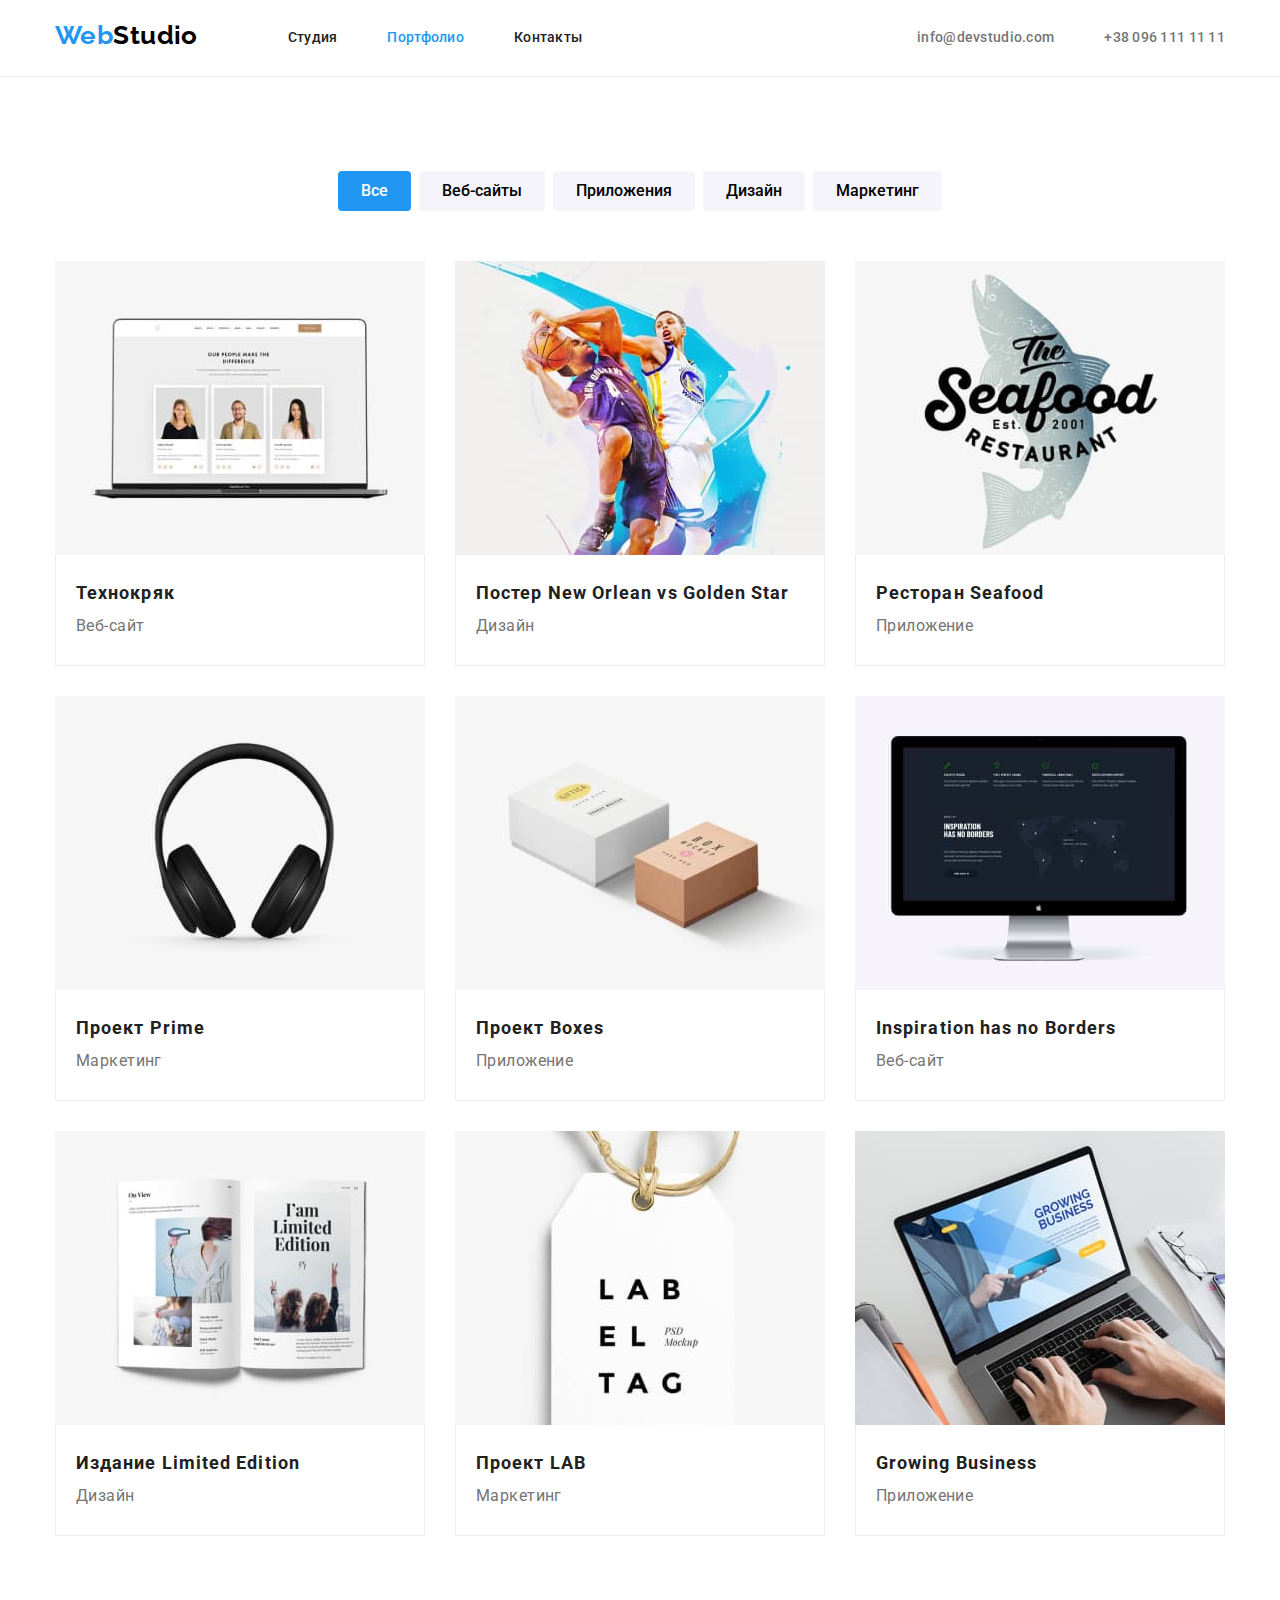
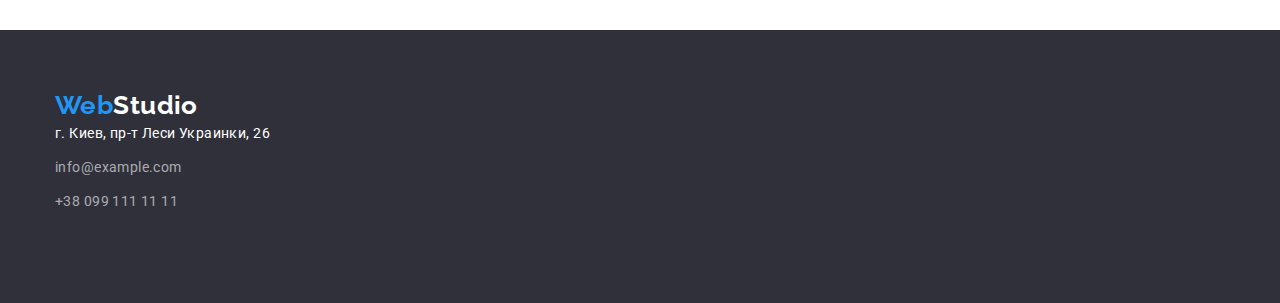
==== commit 5dd6fa0f: "update index html+ portfolio+ css" ====
--- a/portfolio.html
+++ b/portfolio.html
@@ -31,7 +31,7 @@
      </header>
         <main>
             <!--Portfolio-->
-            <section>
+            <section class="section">
                 <div class="container">
                 <h1 hidden>Наша Работа</h1>
                 <ul class="section-but list">
--- a/styles/styles.css
+++ b/styles/styles.css
@@ -1,10 +1,5 @@
 html {
 	box-sizing: border-box;
-}
-*,
-*::after,
-*::before {
-	box-sizing: inherit;
 }
 
 :root {
@@ -75,9 +70,12 @@
     padding-right: 15px;
 }
 
+.section {
+    padding: 94px 0;
+}
+
 .header {
     border-bottom: 1px solid #EEEEEE;
-    margin-bottom: 90px;
 }
 
 .main-nav {
@@ -169,6 +167,8 @@
 .main-section-item {
     margin-top: 0;
     margin-bottom: 30px;
+    margin-left: auto;
+    margin-right: auto;
     font-weight: 900;
     font-size: 44px;
     line-height: 1.36;
@@ -176,7 +176,7 @@
     text-transform: uppercase;
     color: var(--title-text-color);
     width: 700px;
-    margin-left: 240px;
+    
 }
 
 .button {
@@ -202,9 +202,6 @@
 
 .advantages {
     display: flex;
-    margin-top: 90px;
-    margin-bottom: 90px;
-    
 }
 
 .menu-adv-item {
@@ -233,9 +230,7 @@
     margin-bottom: 0;
 }
 
-.section-d {
-padding-bottom: 90px;
-}
+
 .section-list {
 display: flex;
 }
@@ -256,9 +251,7 @@
     padding-right: 0;
 }
 
-.section-team{
-    padding-top: 90px;
-}
+
 
 .team-list {
     display: flex;
@@ -270,6 +263,10 @@
     width: 270px;
     height: 368px;
     text-align: center;
+    background: var(--title-text-color);
+
+box-shadow: 0px 1px 3px rgba(0, 0, 0, 0.12), 0px 1px 1px rgba(0, 0, 0, 0.14), 0px 2px 1px rgba(0, 0, 0, 0.2);
+border-radius: 0px 0px 4px 4px;
 }
 
 .team-name {
@@ -292,7 +289,6 @@
 
 .footer {
 background-color: #2F303A;
-margin-top: 90px;
 }
 
 .logo-footer {
@@ -395,6 +391,16 @@
     margin-bottom: 30px;
 }
 
+.site-item:hover,
+.site-item:focus {
+    background: var(--title-text-color);
+
+box-shadow: 0px 1px 3px rgba(0, 0, 0, 0.12), 0px 1px 1px rgba(0, 0, 0, 0.14), 0px 2px 1px rgba(0, 0, 0, 0.2);
+border-radius: 0px 0px 4px 4px;
+}
+
+
+
 .img-link {
     width: 370;
     height: 110px;
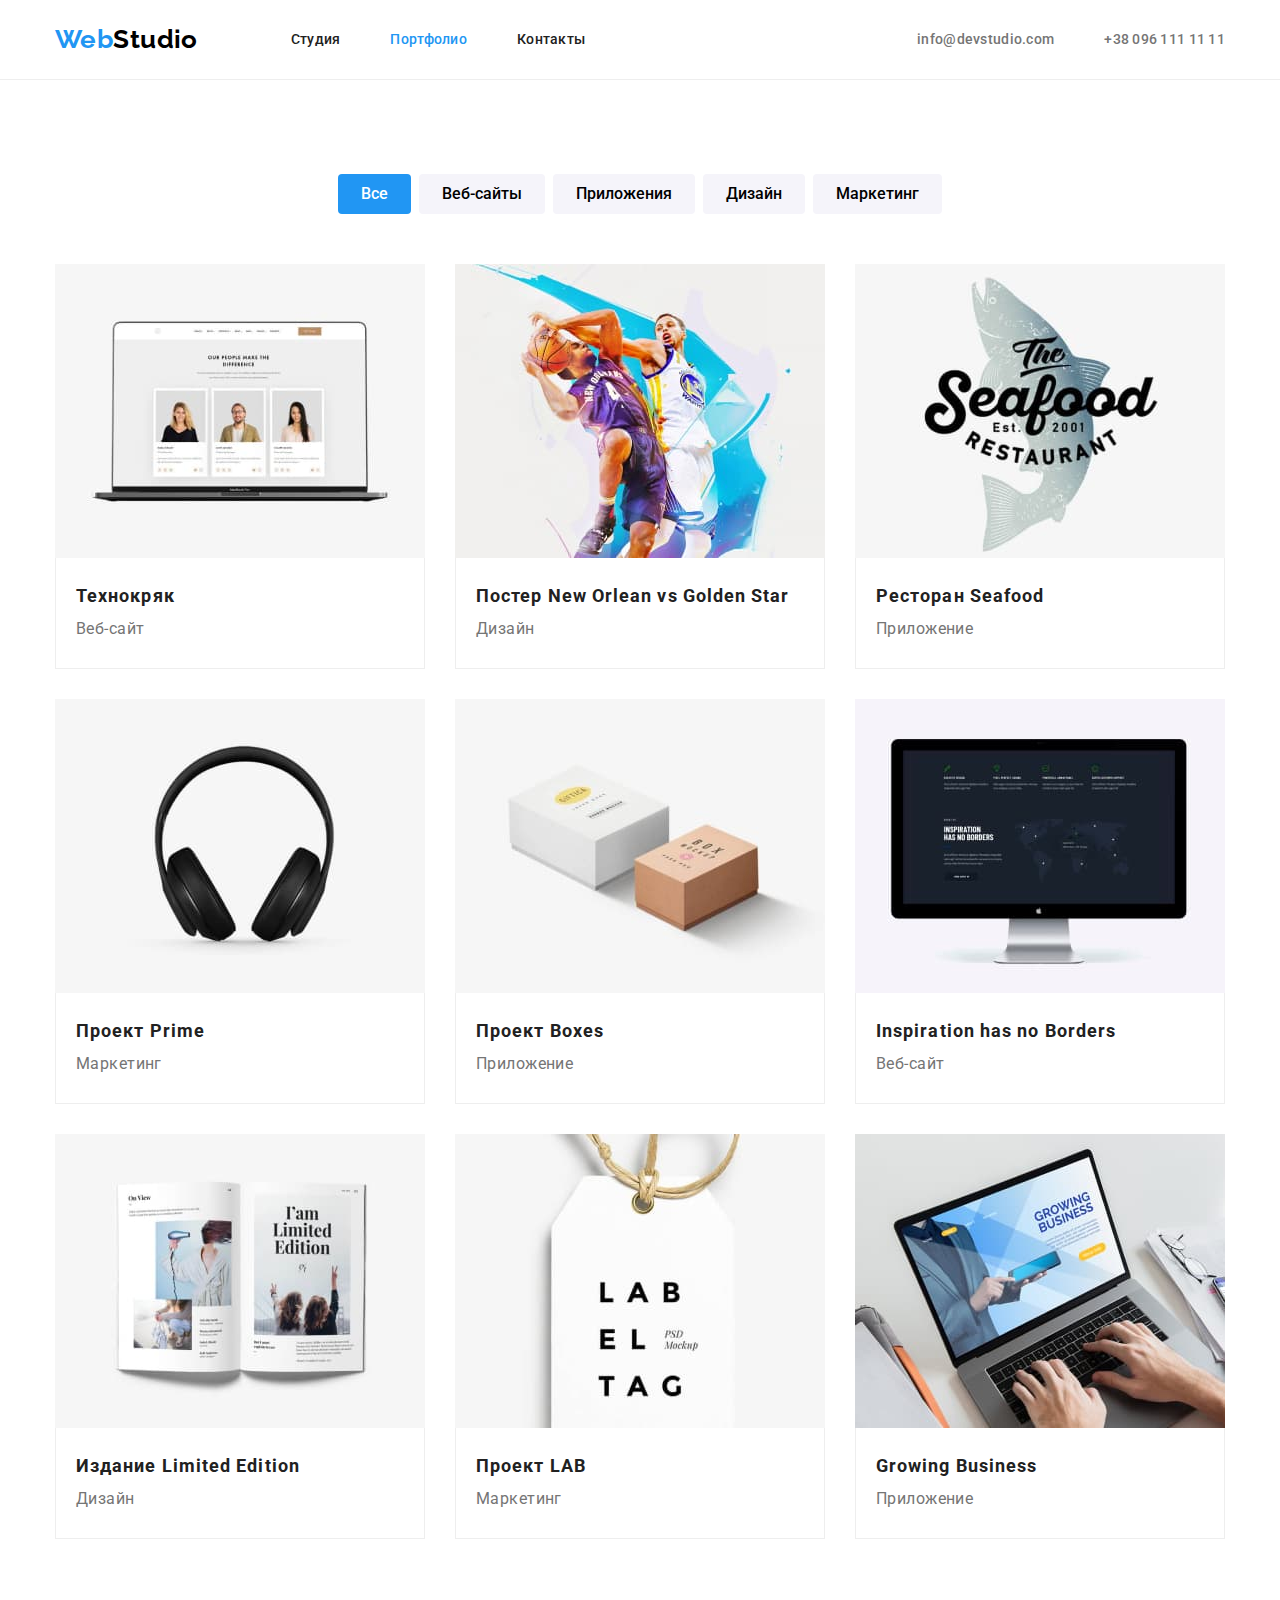
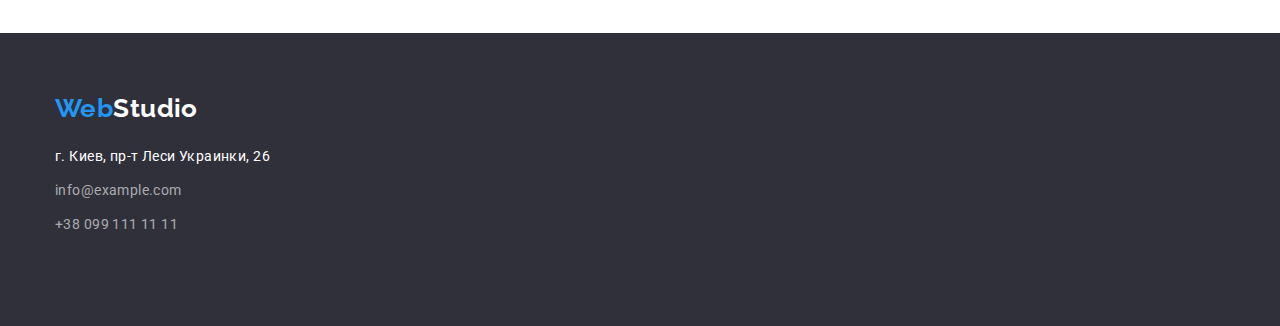
==== commit a06bcc41: "update index html + portfolio+css" ====
--- a/portfolio.html
+++ b/portfolio.html
@@ -33,7 +33,7 @@
             <!--Portfolio-->
             <section class="section">
                 <div class="container">
-                <h1 hidden>Наша Работа</h1>
+                <h1 class="visually-hidden">Наша Работа</h1>
                 <ul class="section-but list">
                     <li class="site-button"><button class="button-link button-c" type="button">Все</button> </li>
                     <li class="site-button"><button class="button-link" type="button">Веб-сайты</button> </li>
@@ -110,14 +110,14 @@
         </main>
         <footer class="footer">
             <!--Footer-->
-            <nav class="container nav-footer">
+            <div class="container div-footer">
                 <a class="logo-footer link" lang="en" href="./index.html"><span class="logo-color">Web</span>Studio</a>
                 <ul class="contact-us list">
                     <li class="contact-us-list"><a class="contact-us-item link" href="https://goo.gl/maps/o7B5cLgCJzoSrLnL8" target="_blank">г. Киев, пр-т Леси Украинки, 26</a></li>
                     <li class="contact-us-list"><a class="contact-us-item dark link" href="mailto:info@example.com">info@example.com</a></li>
                     <li class="contact-us-list"><a class="contact-us-item dark link" href="tel:+380991111111">+38 099 111 11 11</a></li>
                 </ul>
-            </nav>
+            </div>
         </footer>
     </body>
 </html>--- a/styles/styles.css
+++ b/styles/styles.css
@@ -73,9 +73,11 @@
 .section {
     padding: 94px 0;
 }
-
+ 
+/*--------------Header--------------*/
 .header {
     border-bottom: 1px solid #EEEEEE;
+    padding: 24px 0;
 }
 
 .main-nav {
@@ -94,9 +96,7 @@
 font-size: 26px;
 line-height: 1.19;
 color: #000;
-padding-top: 20px;
-padding-bottom: 25px;
-padding-right: 90px;
+margin-right: 93px;
 }
 .logo-color{
 color: var(--primary-text-color)
@@ -106,12 +106,11 @@
     display: flex;
     
 }
-
-.nav, .nav-item {
+.nav-item {
     margin-right: 50px;
 }
 
-nav, .nav-item:last-child {
+.nav-item:last-child {
     margin-right: 0;
 }
 
@@ -158,7 +157,9 @@
 color: var(--primary-text-color);
 }
 
+/*---------------Main-section--------------*/
 .main-section{
+    padding: 200px 0;
     background-color: #2F303A;
     text-align: center;
 }
@@ -200,6 +201,21 @@
 background-color: #188CE8;
 }
 
+
+/*----------------Advanteges-----------------*/
+.visually-hidden {
+    position: absolute;
+    white-space: nowrap;
+    width: 1px;
+    height: 1px;
+    overflow: hidden;
+    border: 0;
+    padding: 0;
+    clip: rect(0 0 0 0);
+    clip-path: inset(50%);
+    margin: -1px;
+}
+
 .advantages {
     display: flex;
 }
@@ -230,6 +246,10 @@
     margin-bottom: 0;
 }
 
+/*-----------------What are we doing-----------------*/
+.section-d {
+    padding-top: 0;
+}
 
 .section-list {
 display: flex;
@@ -252,6 +272,10 @@
 }
 
 
+/*----------Our team--------------*/
+.section-c {
+    background-color: #F5F4FA;
+}
 
 .team-list {
     display: flex;
@@ -269,17 +293,21 @@
 border-radius: 0px 0px 4px 4px;
 }
 
+.team-item:last-child {
+    margin-right: 0;
+}
+
 .team-name {
-    margin-top: 30px;
-    margin-bottom: 10px;
+    padding-top: 30px;
+    padding-bottom: 10px;
 font-style: normal;
 font-weight: 500;
 font-size: 16px;
 line-height: 1.18;
 }
 .team-position{
-    margin-top: 0;
-    margin-bottom: 30px;
+    padding-top: 0;
+    padding-bottom: 30px;
     font-weight: 400;
     line-height: 1.71;
     color: var(--accent-color);
@@ -292,7 +320,8 @@
 }
 
 .logo-footer {
-    padding-bottom: 20px;
+    display: block;
+    margin-bottom: 20px;
     font-family: 'Raleway',sans-serif;
     font-weight: 700;
     font-size: 26px;
@@ -300,7 +329,7 @@
     color: var(--title-text-color);
 }
 
-.nav-footer {
+.div-footer {
     padding-top: 60px;
     padding-bottom: 90px;
 }
@@ -314,7 +343,6 @@
 
 .contact-us-list {
     margin-bottom: 10px;
-    width: 230px;
 }
 
 .contact-us-list:last-child{
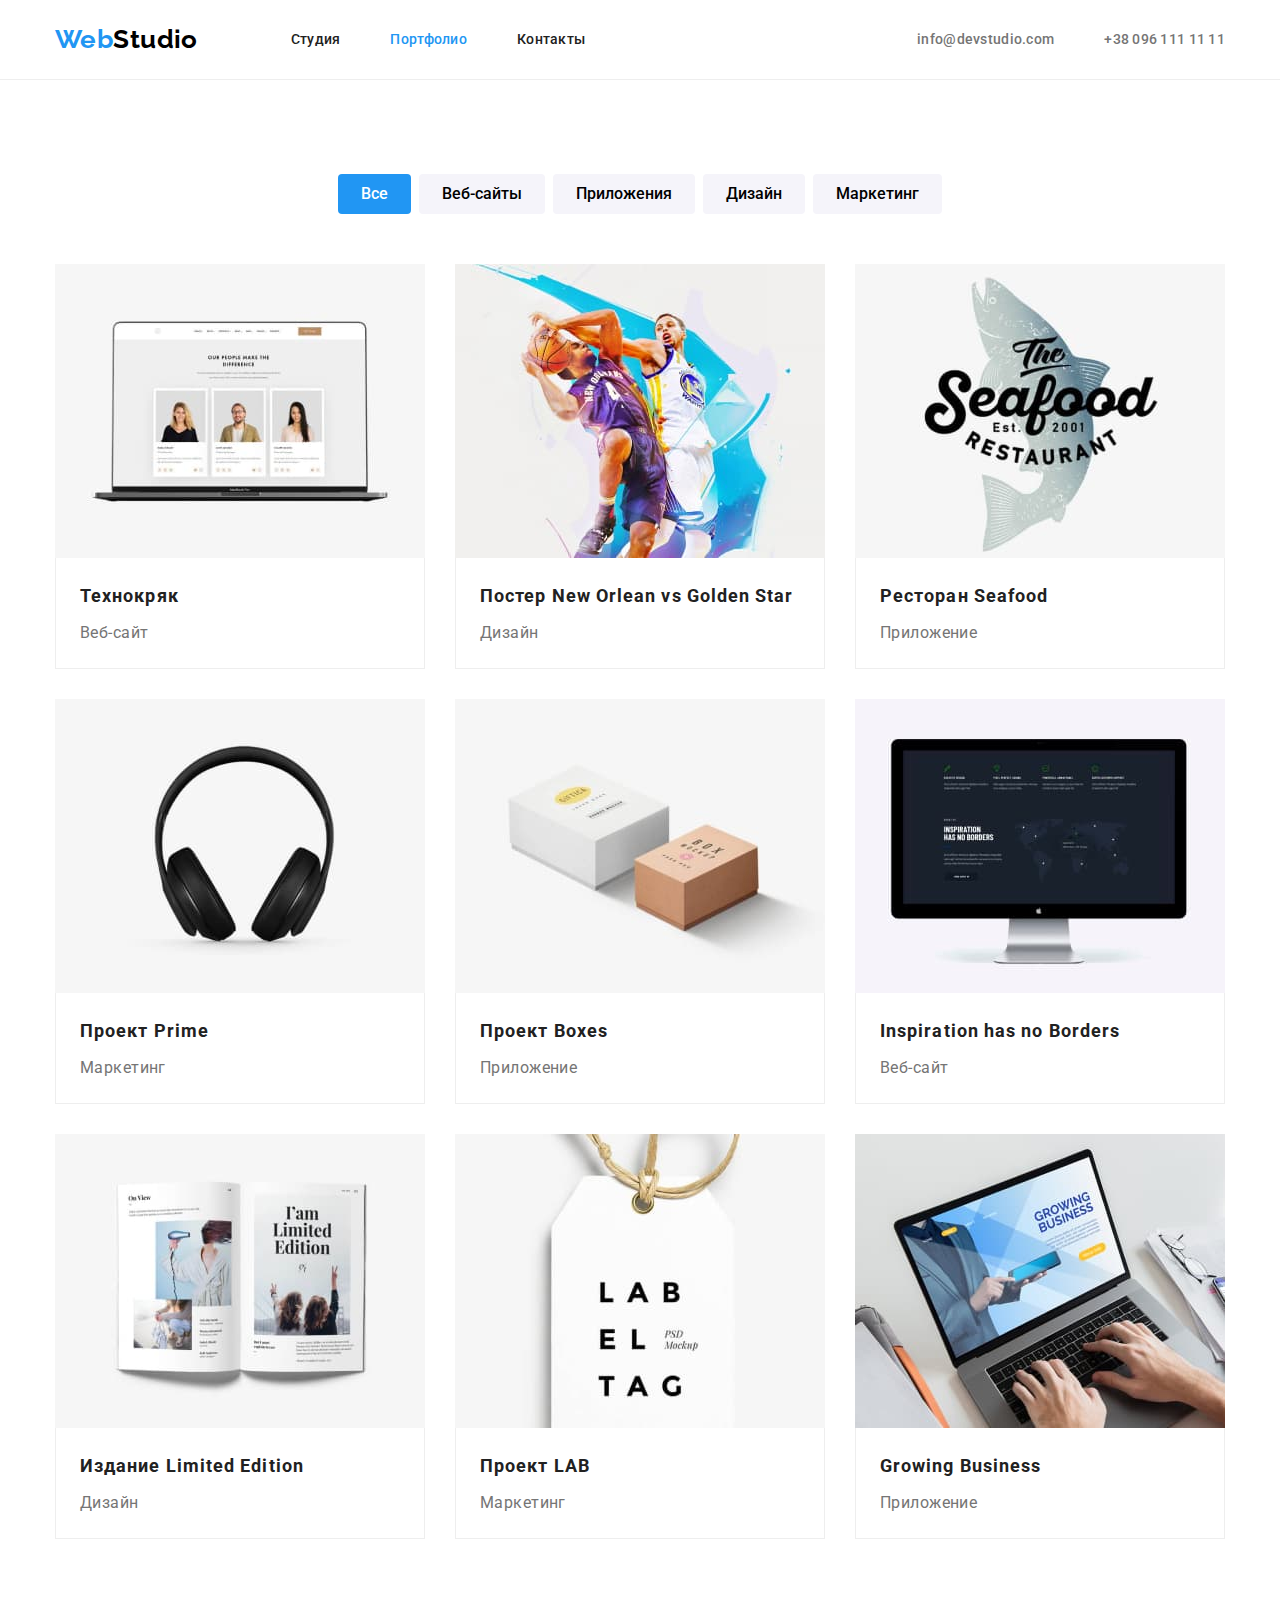
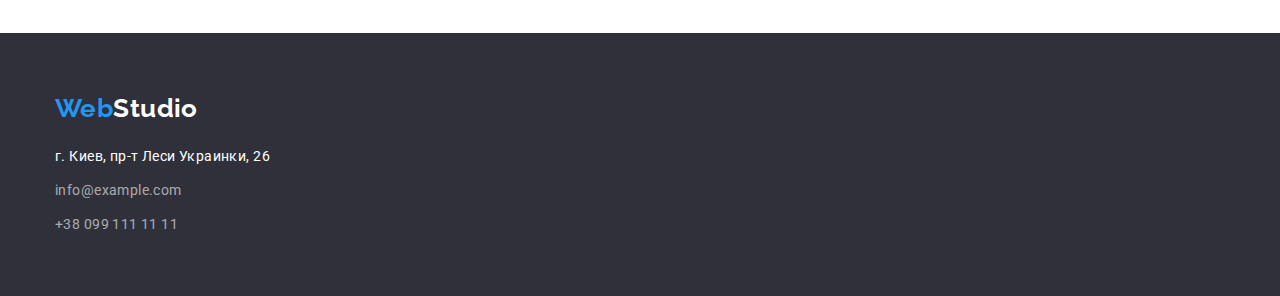
==== commit d6c34d7a: "update portfolio+css" ====
--- a/portfolio.html
+++ b/portfolio.html
@@ -43,7 +43,7 @@
                 </ul>
                 <ul class="site list ">
                     <li class="site-item"> <a class="link" href=""><img src="./images/site/site-1.jpg" alt="Сайт" width="370" height="290">
-                        <div class="site-content"><h3 class="site-list">Технокряк</h3>
+                        <div class="site-content"><h2 class="site-list">Технокряк</h2>
                             <p class="site-text">Веб-сайт</p>
                         </div>
                     </a>
@@ -110,7 +110,7 @@
         </main>
         <footer class="footer">
             <!--Footer-->
-            <div class="container div-footer">
+            <div class="container">
                 <a class="logo-footer link" lang="en" href="./index.html"><span class="logo-color">Web</span>Studio</a>
                 <ul class="contact-us list">
                     <li class="contact-us-list"><a class="contact-us-item link" href="https://goo.gl/maps/o7B5cLgCJzoSrLnL8" target="_blank">г. Киев, пр-т Леси Украинки, 26</a></li>
--- a/styles/styles.css
+++ b/styles/styles.css
@@ -222,10 +222,12 @@
 
 .menu-adv-item {
     width: 270px;
-    height: 110px;
     margin-right: 30px;
 }
 
+.menu-adv-item:last-child {
+    margin-right: 0;
+}
 
 .menu-adv-list {
     margin-top: 0;
@@ -299,7 +301,7 @@
 
 .team-name {
     padding-top: 30px;
-    padding-bottom: 10px;
+    margin-bottom: 4px;
 font-style: normal;
 font-weight: 500;
 font-size: 16px;
@@ -317,6 +319,7 @@
 
 .footer {
 background-color: #2F303A;
+padding: 60px 0;
 }
 
 .logo-footer {
@@ -327,11 +330,6 @@
     font-size: 26px;
     line-height: 1.19;
     color: var(--title-text-color);
-}
-
-.div-footer {
-    padding-top: 60px;
-    padding-bottom: 90px;
 }
 
 .contact-us-item{
@@ -445,7 +443,7 @@
 .site-content {
     margin-bottom: 0;
     margin-top: 0;
-    padding: 20px 24px 24px 20px;
+    padding: 20px 24px;
     border-bottom: 1px solid #EEEEEE;
     border-left: 1px solid #EEEEEE;
     border-right: 1px solid #EEEEEE;
@@ -456,7 +454,7 @@
     line-height: 2;
     letter-spacing: 0.06em;
     color: #212121;
-    
+    margin-bottom: 4px;
 
     
 }
